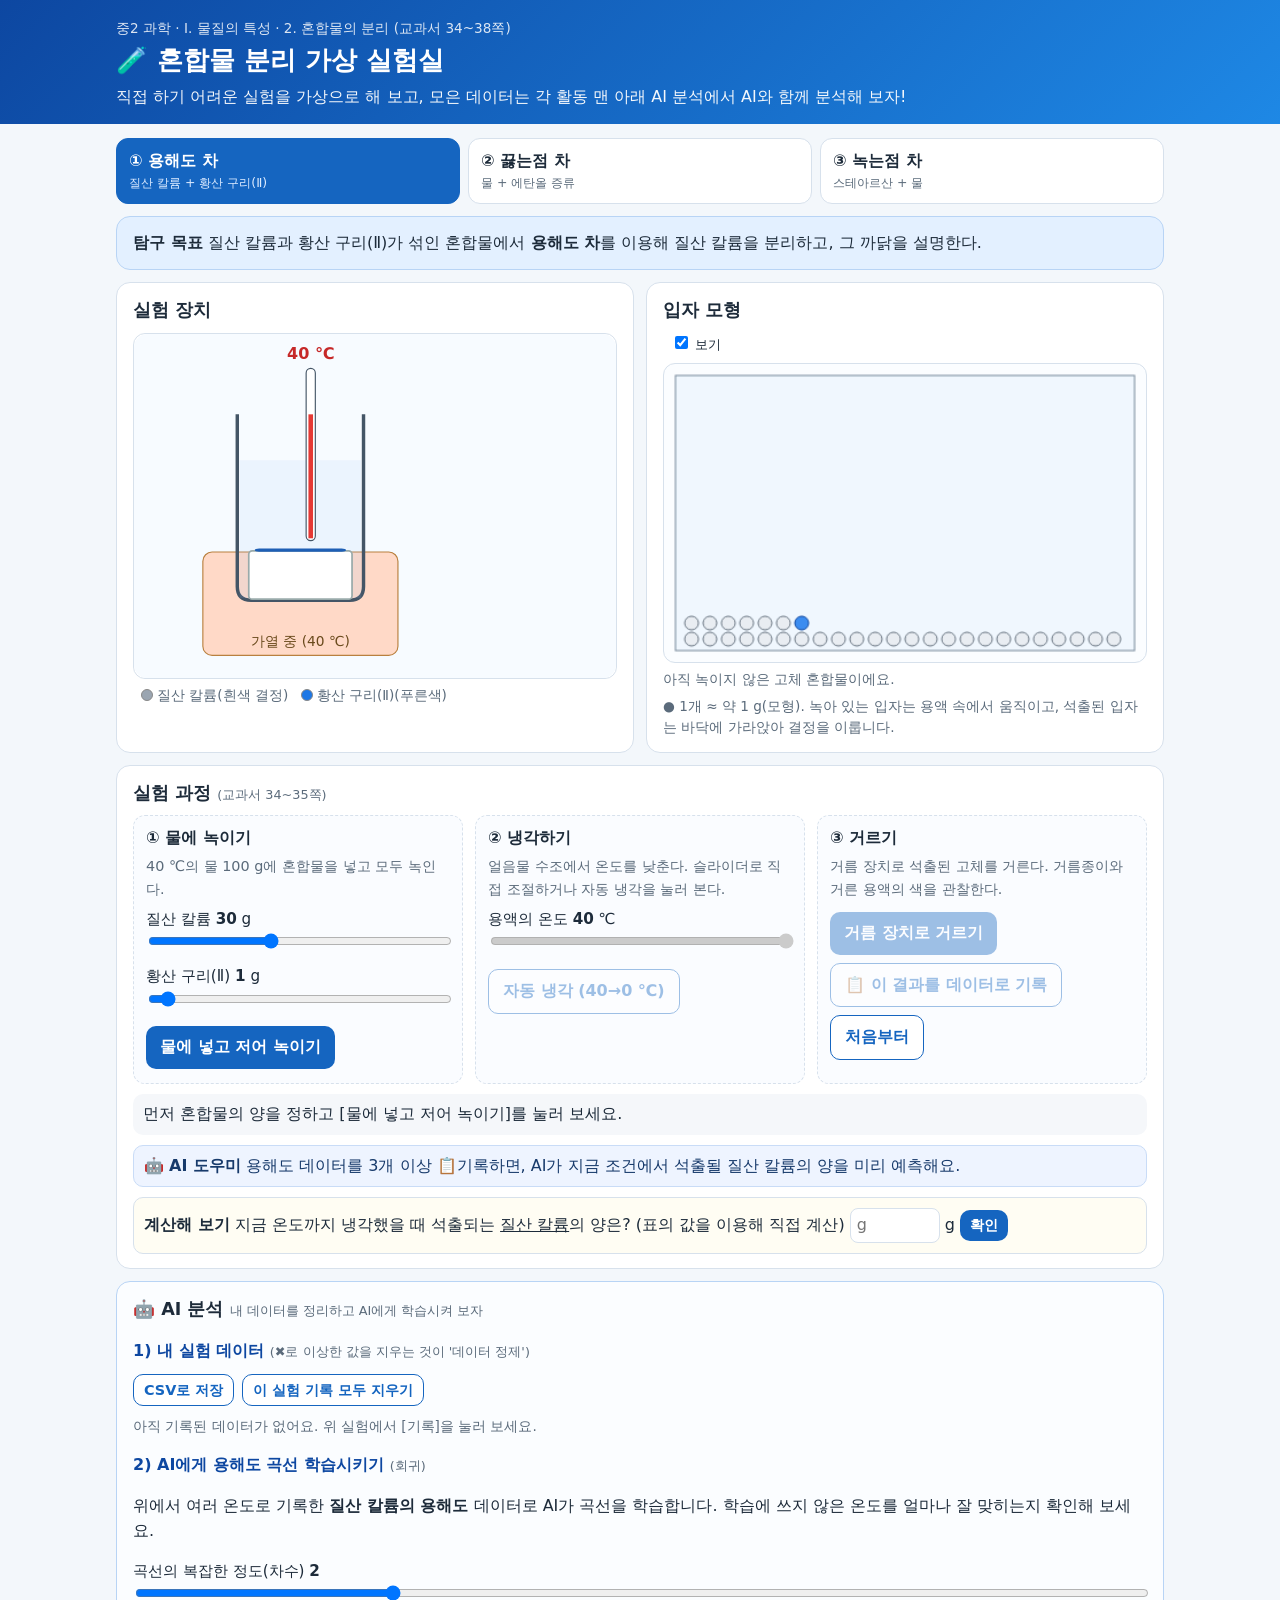
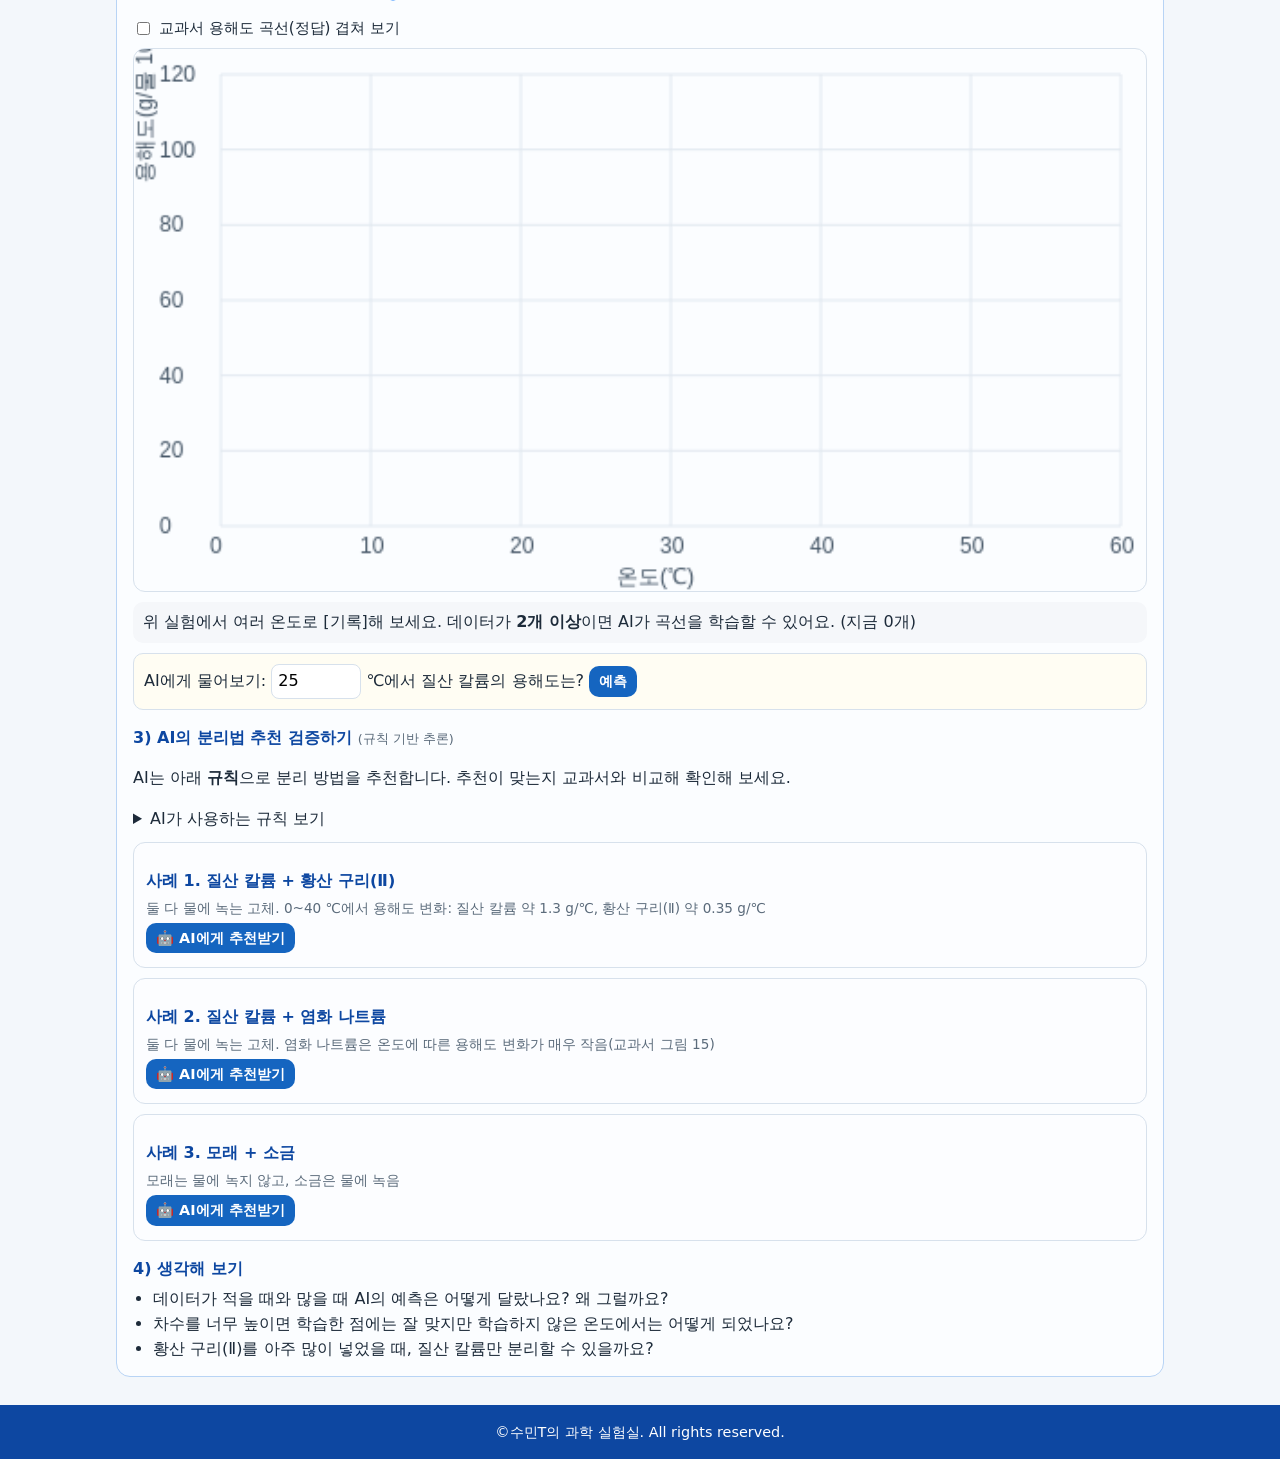
==== index.html @ 0fb55a71 "Add files via upload" ====
<!DOCTYPE html>
<html lang="ko">
<head>
<meta charset="UTF-8">
<meta name="viewport" content="width=device-width, initial-scale=1">
<title>혼합물 분리 가상 실험실 | 수민T의 과학 실험실</title>
<link rel="stylesheet" href="style.css">
</head>
<body>
<header class="top">
  <div class="wrap">
    <p class="crumb">중2 과학 · Ⅰ. 물질의 특성 · 2. 혼합물의 분리 (교과서 34~38쪽)</p>
    <h1>🧪 혼합물 분리 가상 실험실</h1>
    <p class="sub">직접 하기 어려운 실험을 가상으로 해 보고, 모은 데이터는 각 활동 맨 아래 AI 분석에서 AI와 함께 분석해 보자!</p>
  </div>
</header>

<nav class="tabs wrap" role="tablist" aria-label="실험 선택">
  <button class="tab on" data-tab="a" role="tab">① 용해도 차<small>질산 칼륨 + 황산 구리(Ⅱ)</small></button>
  <button class="tab" data-tab="c" role="tab">② 끓는점 차<small>물 + 에탄올 증류</small></button>
  <button class="tab" data-tab="b" role="tab">③ 녹는점 차<small>스테아르산 + 물</small></button>
</nav>

<main class="wrap">

<!-- ================= ① 용해도 차 ================= -->
<section id="tab-a" class="panel on">
  <div class="card goal"><b>탐구 목표</b> 질산 칼륨과 황산 구리(Ⅱ)가 섞인 혼합물에서 <b>용해도 차</b>를 이용해 질산 칼륨을 분리하고, 그 까닭을 설명한다.</div>
  <div class="grid2">
    <div class="card">
      <h2>실험 장치</h2>
      <svg id="a-svg" viewBox="0 0 420 300" class="scene" role="img" aria-label="비커와 거름 장치">
        <rect x="0" y="0" width="420" height="300" fill="#f7fbff" rx="12"/>
        <!-- 수조 -->
        <rect id="a-bath" x="60" y="190" width="170" height="90" rx="8" fill="#ffd9c7" stroke="#b9803f" />
        <text id="a-bathlabel" x="145" y="272" text-anchor="middle" font-size="12" fill="#6a4a1c">가열 중 (40 ℃)</text>
        <!-- 비커 -->
        <path id="a-beaker" d="M90 70 L90 220 Q90 232 102 232 L188 232 Q200 232 200 220 L200 70" fill="none" stroke="#456" stroke-width="3"/>
        <rect id="a-liquid" x="92" y="110" width="106" height="120" fill="rgba(60,130,230,.15)"/>
        <g id="a-crystals"></g>
        <!-- 온도계 -->
        <rect x="150" y="30" width="8" height="150" rx="4" fill="#fff" stroke="#456"/>
        <rect id="a-mercury" x="152" y="100" width="4" height="78" fill="#e53935"/>
        <text id="a-tempnum" x="154" y="22" text-anchor="middle" font-size="14" font-weight="700" fill="#c62828">40 ℃</text>
        <!-- 거름 장치 -->
        <g id="a-filterbox" style="display:none">
          <polygon points="270,60 350,60 322,120 298,120" fill="#e8f4ff" stroke="#456" stroke-width="2"/>
          <path d="M276 66 L324 66 L310 112 L310 112 Z" fill="none"/>
          <rect id="a-residue" x="296" y="102" width="28" height="0" fill="#fff" stroke="#bbb"/>
          <rect x="308" y="120" width="4" height="24" fill="#789"/>
          <path d="M270 150 L270 250 Q270 262 282 262 L338 262 Q350 262 350 250 L350 150" fill="none" stroke="#456" stroke-width="3"/>
          <rect id="a-filtrate" x="272" y="200" width="76" height="60" fill="rgba(60,130,230,.35)"/>
          <text x="310" y="285" text-anchor="middle" font-size="12" fill="#345">거른 용액</text>
          <text x="310" y="50" text-anchor="middle" font-size="12" fill="#345">거름종이</text>
        </g>
      </svg>
      <div class="legend"><span class="dot k"></span>질산 칼륨(흰색 결정) <span class="dot cu"></span>황산 구리(Ⅱ)(푸른색)</div>
    </div>

    <div class="card">
      <h2>입자 모형 <label class="mini"><input type="checkbox" id="a-pm" checked> 보기</label></h2>
      <canvas id="a-canvas" width="420" height="260" class="pcanvas" aria-label="입자 모형"></canvas>
      <p id="a-pmsum" class="hint"></p>
      <p class="hint">● 1개 ≈ 약 1 g(모형). 녹아 있는 입자는 용액 속에서 움직이고, 석출된 입자는 바닥에 가라앉아 결정을 이룹니다.</p>
    </div>
  </div>

  <div class="card">
    <h2>실험 과정 <small>(교과서 34~35쪽)</small></h2>
    <div class="steps">
      <div class="step">
        <h3>① 물에 녹이기</h3>
        <p>40 ℃의 물 100 g에 혼합물을 넣고 모두 녹인다.</p>
        <label>질산 칼륨 <b id="a-kv">30</b> g<input type="range" id="a-k" min="10" max="60" step="5" value="30"></label>
        <label>황산 구리(Ⅱ) <b id="a-cv">1</b> g<input type="range" id="a-cu" min="0" max="25" step="1" value="1"></label>
        <button id="a-dissolve" class="btn">물에 넣고 저어 녹이기</button>
      </div>
      <div class="step">
        <h3>② 냉각하기</h3>
        <p>얼음물 수조에서 온도를 낮춘다. 슬라이더로 직접 조절하거나 자동 냉각을 눌러 본다.</p>
        <label>용액의 온도 <b id="a-tv">40</b> ℃<input type="range" id="a-temp" min="0" max="40" step="1" value="40" disabled></label>
        <button id="a-auto" class="btn ghost" disabled>자동 냉각 (40→0 ℃)</button>
      </div>
      <div class="step">
        <h3>③ 거르기</h3>
        <p>거름 장치로 석출된 고체를 거른다. 거름종이와 거른 용액의 색을 관찰한다.</p>
        <button id="a-filter" class="btn" disabled>거름 장치로 거르기</button>
        <button id="a-record" class="btn ghost" disabled>📋 이 결과를 데이터로 기록</button>
        <button id="a-reset" class="btn ghost">처음부터</button>
      </div>
    </div>
    <div id="a-msg" class="msg"></div>
    <div id="a-ai" class="msg ai"></div>
    <div id="a-table"></div>
    <div class="check">
      <b>계산해 보기</b> 지금 온도까지 냉각했을 때 석출되는 <u>질산 칼륨</u>의 양은? (표의 값을 이용해 직접 계산)
      <input type="number" id="a-ans" step="0.1" placeholder="g"> g <button id="a-check" class="btn small">확인</button>
      <span id="a-fb"></span>
    </div>
  </div>

  <div class="card ai-card">
    <h2>🤖 AI 분석 <small>내 데이터를 정리하고 AI에게 학습시켜 보자</small></h2>
    <h3>1) 내 실험 데이터 <small>(✖로 이상한 값을 지우는 것이 '데이터 정제')</small></h3>
    <div class="btnrow"><button id="ai-csv-A" class="btn ghost small">CSV로 저장</button><button id="ai-clear-A" class="btn ghost small">이 실험 기록 모두 지우기</button></div>
    <div id="ai-table-A" class="tablewrap"></div>
    <h3>2) AI에게 용해도 곡선 학습시키기 <small>(회귀)</small></h3>
    <p>위에서 여러 온도로 기록한 <b>질산 칼륨의 용해도</b> 데이터로 AI가 곡선을 학습합니다. 학습에 쓰지 않은 온도를 얼마나 잘 맞히는지 확인해 보세요.</p>
    <label>곡선의 복잡한 정도(차수) <b id="ai-degv">2</b><input type="range" id="ai-deg" min="1" max="5" step="1" value="2"></label>
    <label class="inline"><input type="checkbox" id="ai-truth"> 교과서 용해도 곡선(정답) 겹쳐 보기</label>
    <canvas id="ai-canvas" width="560" height="300" class="gcanvas" aria-label="용해도 곡선 학습"></canvas>
    <div id="ai-reg" class="msg"></div>
    <div class="check">AI에게 물어보기: <input type="number" id="ai-q" value="25" min="0" max="60"> ℃에서 질산 칼륨의 용해도는? <button id="ai-ask" class="btn small">예측</button> <span id="ai-pred"></span></div>
    <h3>3) AI의 분리법 추천 검증하기 <small>(규칙 기반 추론)</small></h3>
    <p>AI는 아래 <b>규칙</b>으로 분리 방법을 추천합니다. 추천이 맞는지 교과서와 비교해 확인해 보세요.</p>
    <details><summary>AI가 사용하는 규칙 보기</summary><ol class="rules ai-rules"></ol></details>
    <div id="ai-cases-A" class="ai-cases"></div>
    <h3>4) 생각해 보기</h3>
    <ul class="q">
      <li>데이터가 적을 때와 많을 때 AI의 예측은 어떻게 달랐나요? 왜 그럴까요?</li>
      <li>차수를 너무 높이면 학습한 점에는 잘 맞지만 학습하지 않은 온도에서는 어떻게 되었나요?</li>
      <li>황산 구리(Ⅱ)를 아주 많이 넣었을 때, 질산 칼륨만 분리할 수 있을까요?</li>
    </ul>
  </div>
</section>

<!-- ================= ② 끓는점 차 ================= -->
<section id="tab-c" class="panel">
  <div class="card goal"><b>탐구 목표</b> 물과 에탄올 혼합물을 <b>증류</b>하여 <b>끓는점 차</b>로 분리되는 과정을 가열 곡선과 증류액의 성분으로 설명한다.</div>
  <div class="card">
    <h2>증류 장치 <small>(교과서 36~37쪽 그림 17)</small></h2>
    <svg id="c-svg" viewBox="0 0 760 350" class="scene" role="img" aria-label="증류 장치">
      <rect x="0" y="0" width="760" height="350" fill="#f7fbff" rx="12"/>
      <!-- 가열 장치 -->
      <rect x="60" y="270" width="150" height="26" rx="6" fill="#555"/>
      <rect id="c-heat" x="70" y="262" width="130" height="8" rx="3" fill="#444"/>
      <!-- 플라스크 -->
      <clipPath id="c-clip"><path d="M110 120 L110 150 L65 230 Q50 262 90 262 L180 262 Q220 262 205 230 L160 150 L160 120 Z"/></clipPath>
      <rect id="c-liq" x="40" y="200" width="200" height="70" fill="rgba(120,170,230,.45)" clip-path="url(#c-clip)"/>
      <g id="c-bubbles" clip-path="url(#c-clip)"></g>
      <path d="M110 120 L110 150 L65 230 Q50 262 90 262 L180 262 Q220 262 205 230 L160 150 L160 120" fill="none" stroke="#456" stroke-width="3"/>
      <rect id="c-chipdots" x="125" y="245" width="0" height="0"/>
      <g id="c-chips"><circle cx="105" cy="250" r="4" fill="#8d6e63"/><circle cx="118" cy="254" r="3.5" fill="#8d6e63"/><circle cx="160" cy="252" r="4" fill="#8d6e63"/></g>
      <!-- 마개와 온도계 -->
      <rect x="104" y="108" width="62" height="14" rx="3" fill="#a1887f"/>
      <rect x="130" y="40" width="8" height="150" rx="4" fill="#fff" stroke="#456"/>
      <rect id="c-merc" x="132" y="170" width="4" height="18" fill="#e53935"/>
      <text id="c-tnum" x="134" y="30" text-anchor="middle" font-size="16" font-weight="700" fill="#c62828">20.0 ℃</text>
      <!-- 연결관 + 냉각기 -->
      <path d="M166 112 L330 112 L560 205" fill="none" stroke="#678" stroke-width="10" stroke-linecap="round"/>
      <path d="M330 112 L560 205" fill="none" stroke="#9ec9ff" stroke-width="22" stroke-linecap="round" opacity=".0" id="c-jacket"/>
      <path d="M166 112 L330 112 L560 205" fill="none" stroke="#e8f4ff" stroke-width="4" stroke-linecap="round"/>
      <text id="c-coollabel" x="470" y="125" font-size="13" fill="#2a6fb0">냉각수 ON ❄</text>
      <!-- 증기 방울 -->
      <g id="c-vapor" opacity="0"><circle cx="190" cy="108" r="3" fill="#90a4ae"/><circle cx="240" cy="112" r="3" fill="#90a4ae"/><circle cx="300" cy="112" r="3" fill="#90a4ae"/></g>
      <!-- 시험관 걸이 -->
      <g id="c-rack"></g>
      <text x="560" y="342" text-anchor="middle" font-size="12" fill="#456">시험관 (증류액을 차례로 받는다)</text>
    </svg>
  </div>

  <div class="grid2">
    <div class="card">
      <h2>실험 조건</h2>
      <label>에탄올 <b id="c-ev">20</b> mL<input type="range" id="c-e" min="5" max="30" step="5" value="20"></label>
      <label>물 <b id="c-wv">20</b> mL<input type="range" id="c-w" min="10" max="50" step="10" value="20"></label>
      <label>가열 세기
        <select id="c-power"><option value="60">약</option><option value="100" selected>중</option><option value="150">강</option></select></label>
      <label>속도
        <select id="c-speed"><option value="20">×20</option><option value="60" selected>×60</option><option value="120">×120</option></select></label>
      <label>시험관 자동 교체
        <select id="c-auto"><option value="0">직접 바꿈</option><option value="5" selected>5 mL마다</option><option value="3">3 mL마다</option></select></label>
      <label class="inline"><input type="checkbox" id="c-chip" checked> 끓임쪽 넣기 <small>(돌비 방지)</small></label>
      <label class="inline"><input type="checkbox" id="c-cool" checked> 냉각수 흘려 주기</label>
      <div class="btnrow">
        <button id="c-start" class="btn">▶ 가열 시작</button>
        <button id="c-tube" class="btn ghost" disabled>시험관 바꾸기</button>
        <button id="c-reset" class="btn ghost">처음부터</button>
      </div>
      <p id="c-info" class="hint"></p>
    </div>
    <div class="card">
      <h2>가열 곡선 <small>(온도계 ↔ 가열 시간)</small></h2>
      <canvas id="c-graph" width="520" height="280" class="gcanvas" aria-label="가열 곡선"></canvas>
      <div class="btnrow"><button id="c-seg" class="btn ghost" disabled>🤖 AI로 구간 나누기</button></div>
      <div id="c-segout" class="hint"></div>
    </div>
  </div>

  <div class="card">
    <h2>증류액 분석 <small>(시험관 번호 순서 = 끓어 나온 순서)</small></h2>
    <div id="c-tubes"></div>
    <p class="hint">부피는 에탄올과 물 부피의 합으로 계산한 값입니다(실제 용액은 섞일 때 부피가 조금 줄어듭니다). '불꽃 확인'은 대략적인 경향만 나타냅니다.</p>
  </div>

  <div class="card ai-card">
    <h2>🤖 AI 분석 <small>내 데이터를 정리하고 AI에게 학습시켜 보자</small></h2>
    <h3>1) 내 실험 데이터 <small>(✖로 이상한 값을 지우는 것이 '데이터 정제')</small></h3>
    <div class="btnrow"><button id="ai-csv-C" class="btn ghost small">CSV로 저장</button><button id="ai-clear-C" class="btn ghost small">이 실험 기록 모두 지우기</button></div>
    <div id="ai-table-C" class="tablewrap"></div>
    <h3>2) AI의 분리법 추천 검증하기 <small>(규칙 기반 추론)</small></h3>
    <p>AI는 아래 <b>규칙</b>으로 분리 방법을 추천합니다. 추천이 맞는지 교과서와 비교해 확인해 보세요.</p>
    <details><summary>AI가 사용하는 규칙 보기</summary><ol class="rules ai-rules"></ol></details>
    <div id="ai-cases-C" class="ai-cases"></div>
    <h3>3) 생각해 보기</h3>
    <ul class="q">
      <li>AI가 "증류로 분리할 수 있다"고 답했을 때, 그 설명만 믿어도 될까요? 시험관 1번의 에탄올 비율로 확인해 보세요.</li>
      <li>AI가 가열 곡선을 나눈 구간은 교과서 그림 17의 구간과 어떻게 같고 다른가요?</li>
      <li>가상 실험(시뮬레이션)과 실제 실험의 결과가 다를 수 있는 까닭은 무엇일까요?</li>
    </ul>
  </div>
</section>

<!-- ================= ③ 녹는점 차 ================= -->
<section id="tab-b" class="panel">
  <div class="card goal"><b>탐구 목표</b> <b>녹는점 차</b>를 이용하여 물과 스테아르산의 혼합물을 분리하는 과정을 관찰하고 설명한다. <small>(교과서 38쪽 [탐구] 녹는점 차로 혼합물 분리하기)</small></div>
  <div class="grid2">
    <div class="card">
      <h2>실험 장치</h2>
      <svg id="b-svg" viewBox="0 0 420 320" class="scene" role="img" aria-label="비커와 시험관">
        <rect x="0" y="0" width="420" height="320" fill="#f7fbff" rx="12"/>
        <path d="M110 80 L110 270 Q110 284 124 284 L250 284 Q264 284 264 270 L264 80" fill="none" stroke="#456" stroke-width="3"/>
        <rect id="b-water" x="112" y="130" width="150" height="152" fill="rgba(110,170,240,.35)"/>
        <rect id="b-oil" x="112" y="130" width="150" height="0" fill="rgba(255,235,150,.8)"/>
        <g id="b-flakes"></g>
        <text id="b-temp" x="187" y="104" text-anchor="middle" font-size="16" font-weight="700" fill="#c62828">물 75 ℃</text>
        <!-- 시험관 -->
        <g id="b-tube" style="transition:transform 1.2s ease; transform:translateY(-70px)">
          <path d="M300 60 L300 190 Q300 206 316 206 Q332 206 332 190 L332 60" fill="rgba(180,215,255,.55)" stroke="#456" stroke-width="3"/>
          <rect id="b-film" x="301" y="160" width="30" height="0" fill="#fff" stroke="#ddd" rx="6"/>
          </g>
        <text x="316" y="22" text-anchor="middle" font-size="12" fill="#2a6fb0" id="b-tubelabel">시험관 물 5 ℃</text>
        <path d="M110 40 L134 40" stroke="none"/>
      </svg>
    </div>
    <div class="card">
      <h2>안전 점검 <small>(뜨거운 물 사용!)</small></h2>
      <label class="inline"><input type="checkbox" class="ppe"> 보안경 착용</label>
      <label class="inline"><input type="checkbox" class="ppe"> 내열장갑 착용</label>
      <label class="inline"><input type="checkbox" class="ppe"> 실험복 착용</label>
      <label class="inline"><input type="checkbox" class="unsafe"> 맨손으로 뜨거운 비커 잡기 <b>(하면 안 됨)</b> — 체크하지 않는다</label>
      <h2>실험 조건</h2>
      <p class="hint">교과서: 약 75 ℃의 뜨거운 물 50 mL + 스테아르산 0.5 g, 약 5 ℃의 찬물이 든 시험관</p>
      <label>비커 속 물의 온도 <b id="b-tv">75</b> ℃<input type="range" id="b-T" min="20" max="95" step="1" value="75"></label>
      <label>시험관 속 물의 온도
        <select id="b-tubeT"><option value="5" selected>5 ℃ (찬물, 교과서)</option><option value="25">25 ℃</option><option value="50">50 ℃</option><option value="80">80 ℃</option></select></label>
      <div class="btnrow">
        <button id="b-mix" class="btn">① 스테아르산 넣고 젓기</button>
        <button id="b-dip" class="btn" disabled>② 시험관 담갔다 빼기</button>
        <button id="b-record" class="btn ghost" disabled>📋 기록</button>
      </div>
      <div id="b-msg" class="msg"></div>
      <div id="b-ai" class="msg ai"></div>
    </div>
  </div>
  <div class="card">
    <h2>정리 질문 <small>(교과서 38쪽)</small></h2>
    <ol class="q">
      <li>과정 ③에서 시험관 표면에 묻은 물질은 무엇이고, 왜 그렇게 생각하는가?</li>
      <li>시험관을 혼합물에 담그기 전과 후의 변화로 알 수 있는 것은?</li>
    </ol>
    <p class="hint">물 온도를 바꿔 가며 여러 번 실험하고 기록하면, 맨 아래 AI 분석에서 AI가 스테아르산이 녹는 온도의 경계를 학습합니다.</p>
  </div>

  <div class="card ai-card">
    <h2>🤖 AI 분석 <small>내 데이터를 정리하고 AI에게 학습시켜 보자</small></h2>
    <h3>1) 내 실험 데이터 <small>(✖로 이상한 값을 지우는 것이 '데이터 정제')</small></h3>
    <div class="btnrow"><button id="ai-csv-B" class="btn ghost small">CSV로 저장</button><button id="ai-clear-B" class="btn ghost small">이 실험 기록 모두 지우기</button></div>
    <div id="ai-table-B" class="tablewrap"></div>
    <h3>2) AI에게 스테아르산의 상태 경계 학습시키기 <small>(분류)</small></h3>
    <p>위에서 기록한 '물 온도 - 녹았는가?' 데이터로 AI가 <b>녹기 시작하는 온도의 경계</b>를 학습합니다.</p>
    <canvas id="ai-canvas2" width="560" height="120" class="gcanvas" aria-label="상태 경계"></canvas>
    <div id="ai-cls" class="msg"></div>
    <div class="check">AI에게 물어보기: 물 온도가 <input type="number" id="ai-q2" value="66" min="20" max="95"> ℃일 때 스테아르산은? <button id="ai-ask2" class="btn small">예측</button> <span id="ai-pred2"></span></div>
    <h3>3) AI의 분리법 추천 검증하기 <small>(규칙 기반 추론)</small></h3>
    <p>AI는 아래 <b>규칙</b>으로 분리 방법을 추천합니다. 추천이 맞는지 교과서와 비교해 확인해 보세요.</p>
    <details><summary>AI가 사용하는 규칙 보기</summary><ol class="rules ai-rules"></ol></details>
    <div id="ai-cases-B" class="ai-cases"></div>
    <h3>4) 생각해 보기</h3>
    <ul class="q">
      <li>데이터를 더 모으면 AI가 확신하는 구간(노란 구간)은 어떻게 달라지나요?</li>
      <li>시험관 속 물이 뜨거울 때(80 ℃)는 왜 스테아르산이 붙지 않았나요?</li>
      <li>AI가 답하지 못한 사례가 있다면, AI의 규칙에 무엇을 더 넣으면 좋을까요?</li>
    </ul>
  </div>
</section>



</main>

<footer class="foot">©수민T의 과학 실험실. All rights reserved.</footer>

<script src="core.js"></script>
<script src="app.js"></script>
</body>
</html>
---- style.css ----
:root{
  --bg:#f3f7fb; --card:#fff; --ink:#1d2b3a; --mute:#5b6b7b; --line:#d7e1ec;
  --pri:#1565c0; --pri2:#e3f0ff; --ok:#2e7d32; --warn:#c62828; --k:#9aa5b1; --cu:#1e78e6;
}
*{box-sizing:border-box}
html{font-size:16px}
body{margin:0;background:var(--bg);color:var(--ink);font-family:"Pretendard","Noto Sans KR","Malgun Gothic",system-ui,sans-serif;line-height:1.55}
.wrap{max-width:1080px;margin:0 auto;padding:0 16px}
.top{background:linear-gradient(135deg,#0d47a1,#1e88e5);color:#fff;padding:18px 0 14px}
.top h1{margin:2px 0 4px;font-size:1.6rem}
.crumb{margin:0;font-size:.85rem;opacity:.85}
.sub{margin:0;opacity:.95}
.tabs{display:flex;gap:8px;margin-top:14px;margin-bottom:10px;flex-wrap:wrap}
.tab{flex:1 1 180px;border:1px solid var(--line);background:#fff;border-radius:12px;padding:10px 12px;text-align:left;font:inherit;font-weight:700;cursor:pointer;color:var(--ink)}
.tab small{display:block;font-weight:400;color:var(--mute);font-size:.78rem}
.tab.on{background:var(--pri);color:#fff;border-color:var(--pri)}
.tab.on small{color:#dcebff}
.panel{display:none}.panel.on{display:block}
.card{background:var(--card);border:1px solid var(--line);border-radius:14px;padding:14px 16px;margin:12px 0}
.card h2{margin:0 0 8px;font-size:1.1rem}
.card h2 small{font-weight:400;color:var(--mute);font-size:.8rem}
.goal{background:var(--pri2);border-color:#b8d4f5}
.grid2{display:grid;grid-template-columns:1fr 1fr;gap:12px}
.grid2 .card{margin:0}
.grid2{margin:12px 0}
@media(max-width:820px){.grid2{grid-template-columns:1fr}}
.scene{width:100%;height:auto;display:block;border:1px solid var(--line);border-radius:12px}
.pcanvas,.gcanvas{width:100%;height:auto;display:block;border:1px solid var(--line);border-radius:12px;background:#fbfdff}
.steps{display:grid;grid-template-columns:repeat(3,1fr);gap:12px}
@media(max-width:820px){.steps{grid-template-columns:1fr}}
.step{border:1px dashed var(--line);border-radius:12px;padding:10px 12px;background:#fafcff}
.step h3{margin:0 0 4px;font-size:1rem}
.step p{margin:0 0 8px;color:var(--mute);font-size:.9rem}
label{display:block;margin:8px 0;font-size:.95rem}
label.inline{display:flex;gap:6px;align-items:center}
label.mini{font-size:.8rem;font-weight:400;margin-left:8px}
input[type=range]{width:100%}
input[type=number],select{font:inherit;padding:4px 6px;border:1px solid var(--line);border-radius:8px}
input[type=number]{width:90px}
.btn{font:inherit;font-weight:700;border:0;background:var(--pri);color:#fff;padding:9px 14px;border-radius:10px;cursor:pointer;margin:4px 4px 4px 0}
.btn.ghost{background:#fff;color:var(--pri);border:1px solid var(--pri)}
.btn.small{padding:4px 10px;font-size:.9rem}
.btn:disabled{opacity:.4;cursor:not-allowed}
.btnrow{display:flex;flex-wrap:wrap;gap:4px;margin-top:6px}
.msg{margin:10px 0 0;padding:8px 10px;border-radius:10px;background:#f5f7fa;min-height:0}
.msg:empty{display:none}
.msg.warn{background:#fdecea;color:#8a1c1c}
.msg.ok{background:#e8f5e9;color:#1b5e20}
.hint{color:var(--mute);font-size:.85rem;margin:6px 0 0}
.check{margin-top:10px;padding:8px 10px;border:1px solid var(--line);border-radius:10px;background:#fffdf3}
.legend{margin-top:6px;font-size:.85rem;color:var(--mute)}
.dot{display:inline-block;width:12px;height:12px;border-radius:50%;margin:0 4px -1px 8px;border:1px solid #888}
.dot.k{background:var(--k)}.dot.cu{background:var(--cu)}
table{border-collapse:collapse;width:100%;font-size:.9rem;margin-top:8px}
th,td{border:1px solid var(--line);padding:5px 8px;text-align:center}
th{background:#eef4fb}
.tablewrap{overflow-x:auto;max-height:320px;overflow-y:auto}
.q{margin:6px 0 0;padding-left:20px}
.rules li{margin:3px 0}
.case{border:1px solid var(--line);border-radius:12px;padding:10px 12px;margin:10px 0;background:#fcfdff}
.case h3{margin:0 0 4px;font-size:1rem}
.case .ai{background:#eef4ff;border-radius:8px;padding:6px 8px;margin:6px 0}
.case .why{font-size:.85rem;color:var(--mute)}
.tube{display:inline-block;border:1px solid var(--line);border-radius:10px;padding:6px 8px;margin:4px;min-width:150px;vertical-align:top;background:#fbfdff}
.flame{margin-top:4px;font-size:.85rem}
.foot{margin:28px 0 0;padding:16px;text-align:center;color:#fff;background:#0d47a1;font-size:.9rem}
@keyframes rise{0%{transform:translateY(0);opacity:.0}20%{opacity:.9}100%{transform:translateY(-40px);opacity:0}}
.bub{animation:rise 1.1s linear infinite}

.msg.ai{background:#eef4ff;border:1px solid #c9dcf7;color:#173a6b}
.ai-card h3{margin:16px 0 4px;font-size:1rem;color:#0d47a1}
.ai-card h3 small{font-weight:400;color:var(--mute);font-size:.8rem}
.ai-card{border-color:#b8d4f5;background:#fbfdff}
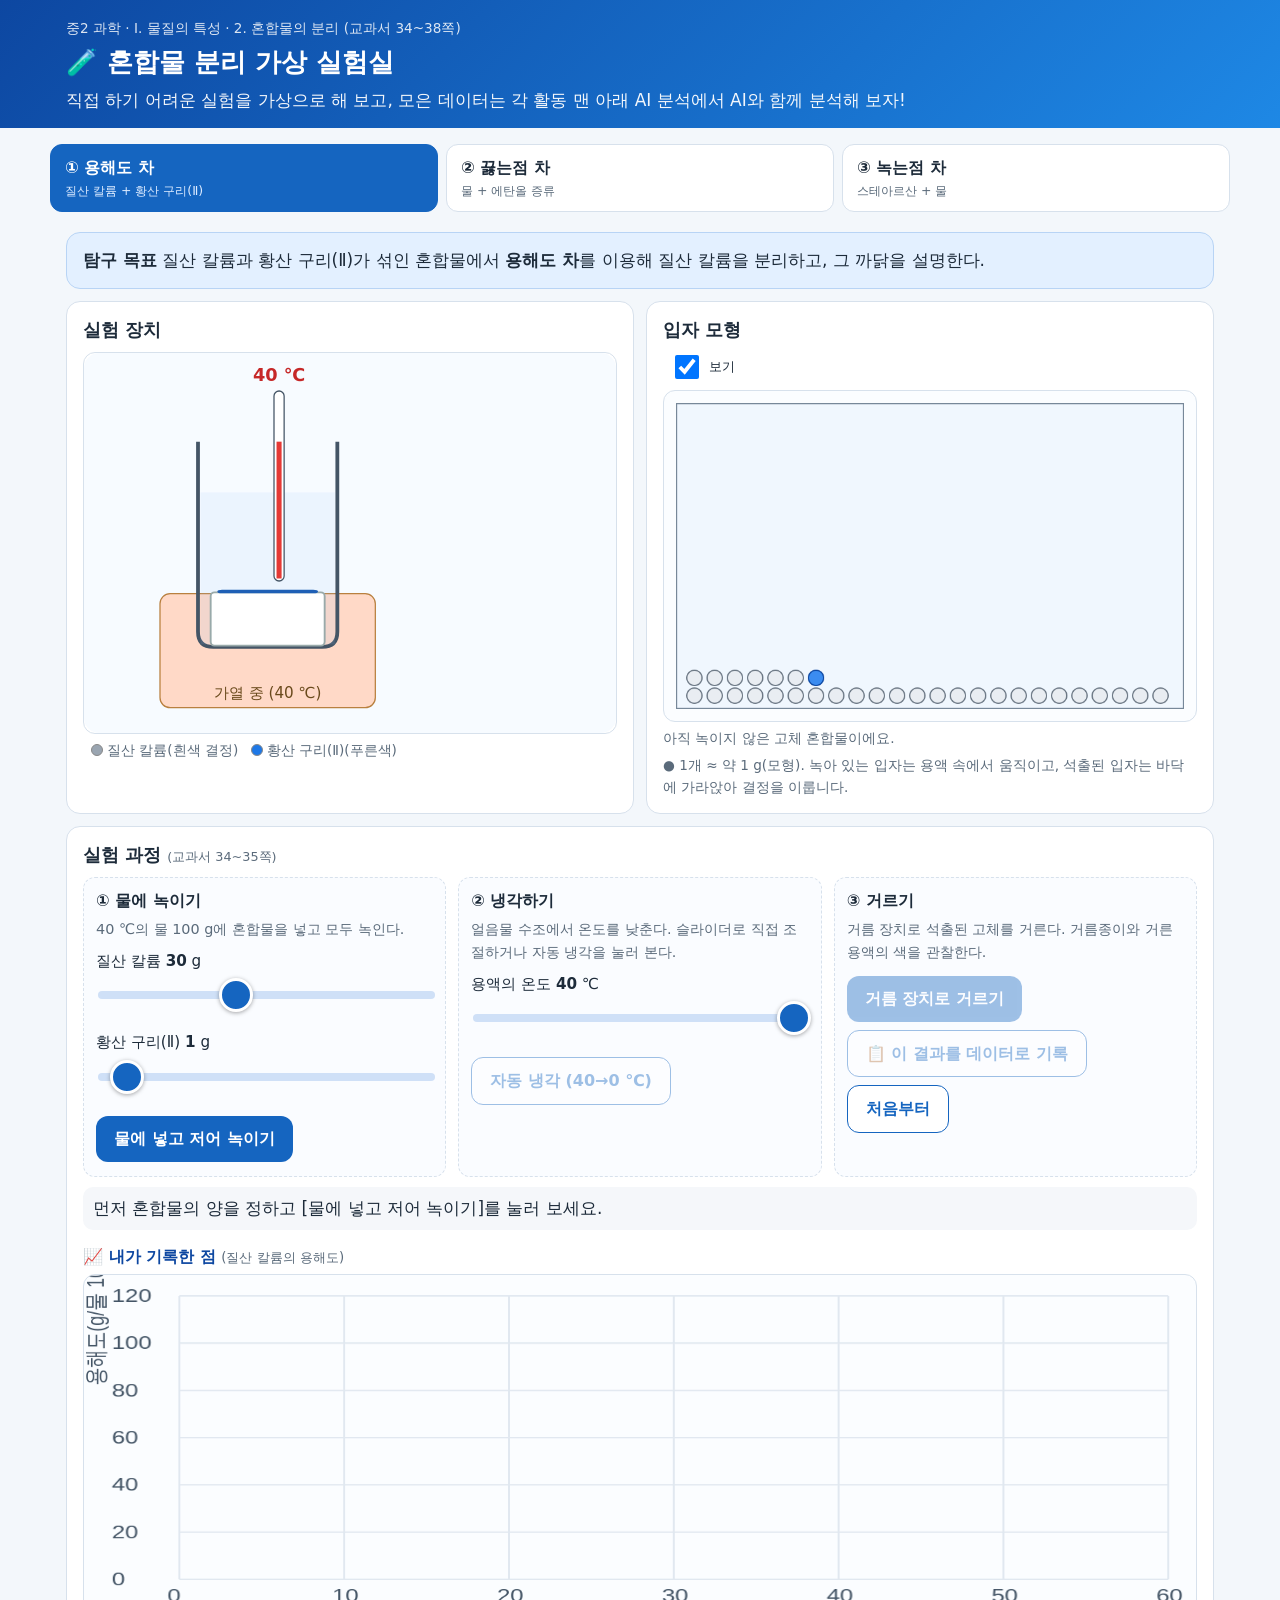
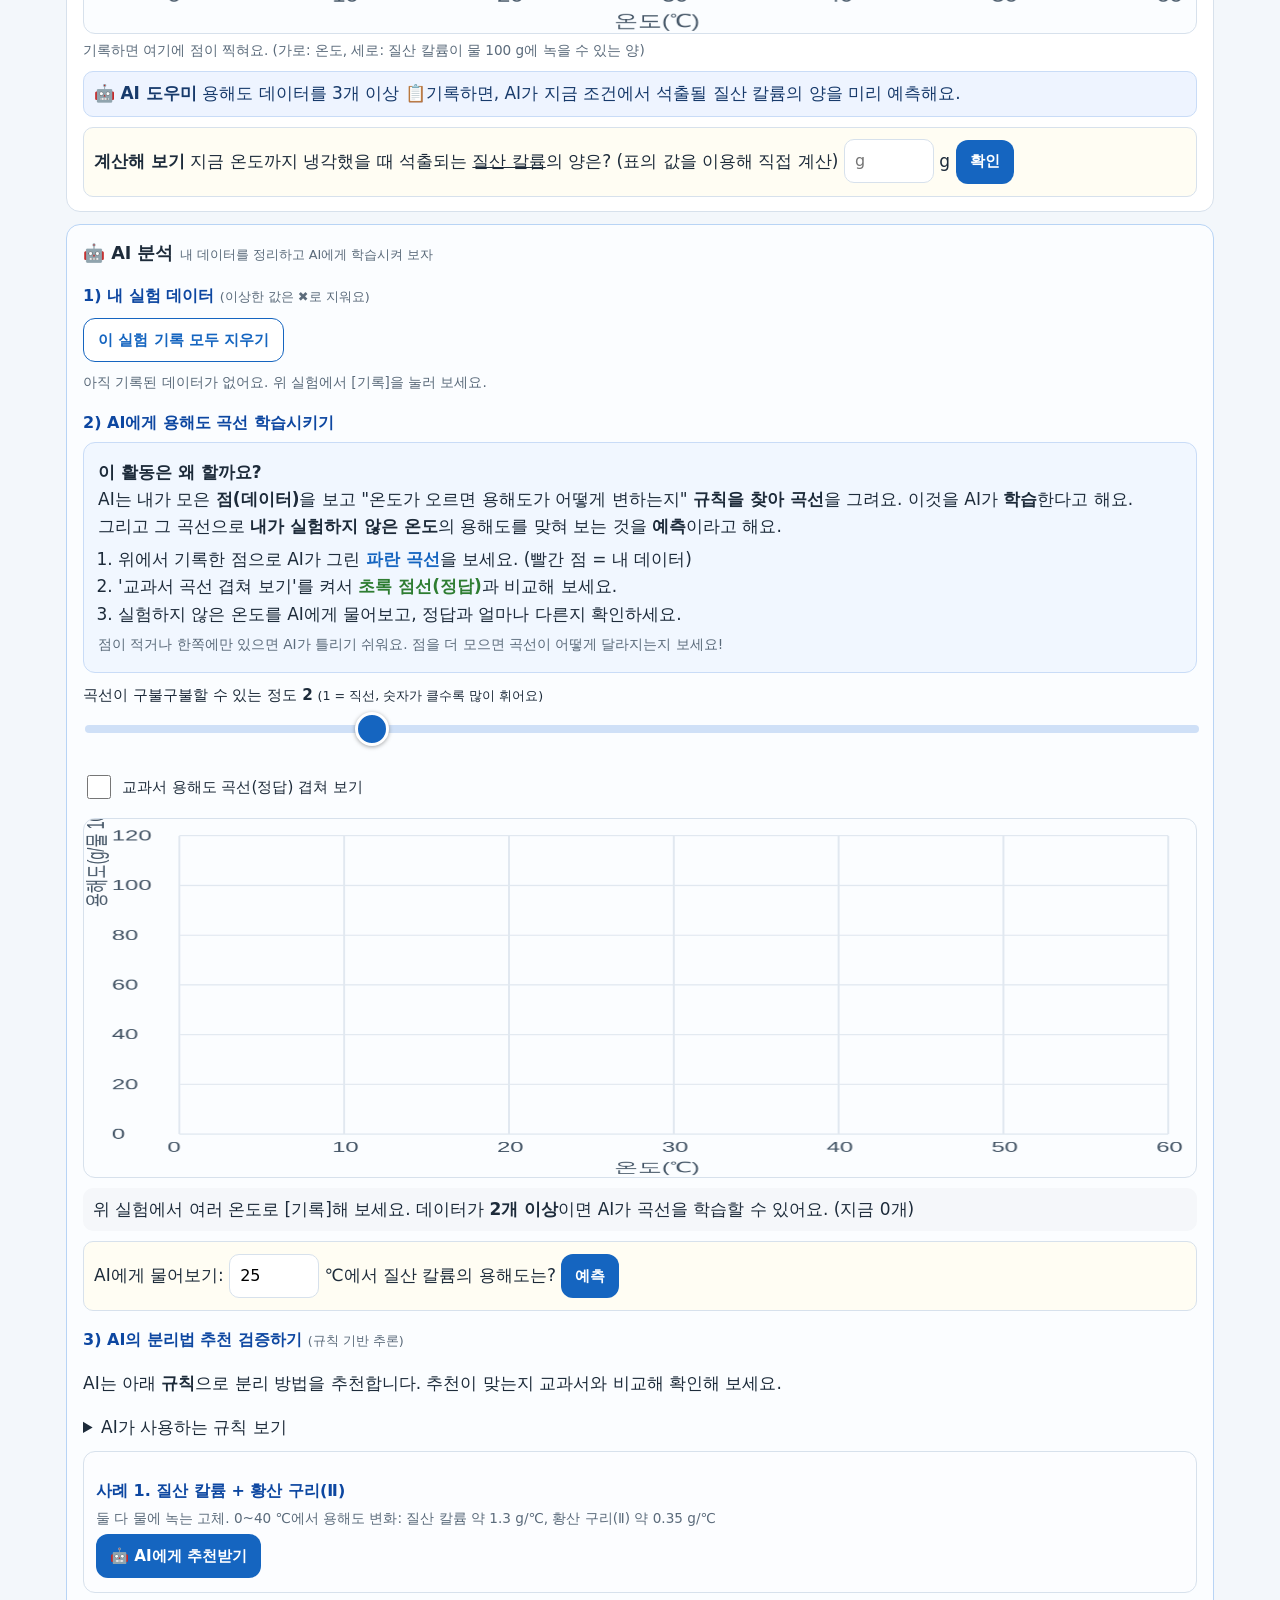
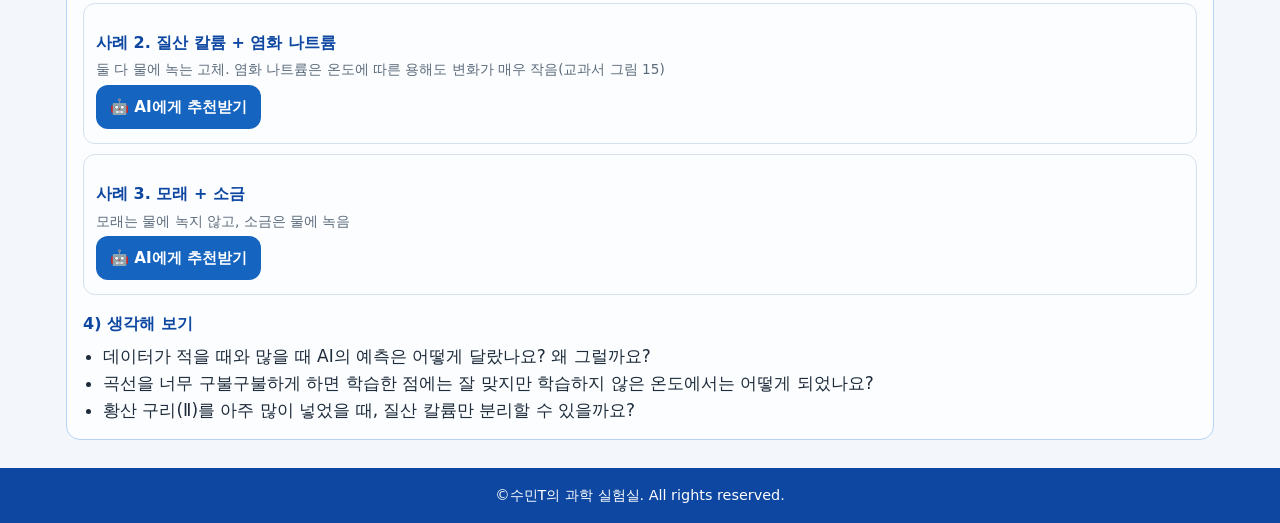
==== commit a77a724e: "Add files via upload" ====
--- a/index.html
+++ b/index.html
@@ -4,7 +4,7 @@
 <meta charset="UTF-8">
 <meta name="viewport" content="width=device-width, initial-scale=1">
 <title>혼합물 분리 가상 실험실 | 수민T의 과학 실험실</title>
-<link rel="stylesheet" href="style.css">
+<link rel="stylesheet" href="style.css?v=3">
 </head>
 <body>
 <header class="top">
@@ -90,6 +90,9 @@
       </div>
     </div>
     <div id="a-msg" class="msg"></div>
+    <h3 class="minih">📈 내가 기록한 점 <small>(질산 칼륨의 용해도)</small></h3>
+    <canvas id="a-mini" width="560" height="240" class="gcanvas" aria-label="내가 기록한 용해도 점"></canvas>
+    <p id="a-minimsg" class="hint"></p>
     <div id="a-ai" class="msg ai"></div>
     <div id="a-table"></div>
     <div class="check">
@@ -101,12 +104,22 @@
 
   <div class="card ai-card">
     <h2>🤖 AI 분석 <small>내 데이터를 정리하고 AI에게 학습시켜 보자</small></h2>
-    <h3>1) 내 실험 데이터 <small>(✖로 이상한 값을 지우는 것이 '데이터 정제')</small></h3>
-    <div class="btnrow"><button id="ai-csv-A" class="btn ghost small">CSV로 저장</button><button id="ai-clear-A" class="btn ghost small">이 실험 기록 모두 지우기</button></div>
+    <h3>1) 내 실험 데이터 <small>(이상한 값은 ✖로 지워요)</small></h3>
+    <div class="btnrow"><button id="ai-clear-A" class="btn ghost small">이 실험 기록 모두 지우기</button></div>
     <div id="ai-table-A" class="tablewrap"></div>
-    <h3>2) AI에게 용해도 곡선 학습시키기 <small>(회귀)</small></h3>
-    <p>위에서 여러 온도로 기록한 <b>질산 칼륨의 용해도</b> 데이터로 AI가 곡선을 학습합니다. 학습에 쓰지 않은 온도를 얼마나 잘 맞히는지 확인해 보세요.</p>
-    <label>곡선의 복잡한 정도(차수) <b id="ai-degv">2</b><input type="range" id="ai-deg" min="1" max="5" step="1" value="2"></label>
+    <h3>2) AI에게 용해도 곡선 학습시키기</h3>
+    <div class="explain">
+      <p><b>이 활동은 왜 할까요?</b><br>
+      AI는 내가 모은 <b>점(데이터)</b>을 보고 "온도가 오르면 용해도가 어떻게 변하는지" <b>규칙을 찾아 곡선</b>을 그려요. 이것을 AI가 <b>학습</b>한다고 해요.<br>
+      그리고 그 곡선으로 <b>내가 실험하지 않은 온도</b>의 용해도를 맞혀 보는 것을 <b>예측</b>이라고 해요.</p>
+      <ol>
+        <li>위에서 기록한 점으로 AI가 그린 <b style="color:#1565c0">파란 곡선</b>을 보세요. (빨간 점 = 내 데이터)</li>
+        <li>'교과서 곡선 겹쳐 보기'를 켜서 <b style="color:#2e7d32">초록 점선(정답)</b>과 비교해 보세요.</li>
+        <li>실험하지 않은 온도를 AI에게 물어보고, 정답과 얼마나 다른지 확인하세요.</li>
+      </ol>
+      <p class="hint">점이 적거나 한쪽에만 있으면 AI가 틀리기 쉬워요. 점을 더 모으면 곡선이 어떻게 달라지는지 보세요!</p>
+    </div>
+    <label>곡선이 구불구불할 수 있는 정도 <b id="ai-degv">2</b> <small>(1 = 직선, 숫자가 클수록 많이 휘어요)</small><input type="range" id="ai-deg" min="1" max="5" step="1" value="2"></label>
     <label class="inline"><input type="checkbox" id="ai-truth"> 교과서 용해도 곡선(정답) 겹쳐 보기</label>
     <canvas id="ai-canvas" width="560" height="300" class="gcanvas" aria-label="용해도 곡선 학습"></canvas>
     <div id="ai-reg" class="msg"></div>
@@ -118,7 +131,7 @@
     <h3>4) 생각해 보기</h3>
     <ul class="q">
       <li>데이터가 적을 때와 많을 때 AI의 예측은 어떻게 달랐나요? 왜 그럴까요?</li>
-      <li>차수를 너무 높이면 학습한 점에는 잘 맞지만 학습하지 않은 온도에서는 어떻게 되었나요?</li>
+      <li>곡선을 너무 구불구불하게 하면 학습한 점에는 잘 맞지만 학습하지 않은 온도에서는 어떻게 되었나요?</li>
       <li>황산 구리(Ⅱ)를 아주 많이 넣었을 때, 질산 칼륨만 분리할 수 있을까요?</li>
     </ul>
   </div>
@@ -195,8 +208,8 @@
 
   <div class="card ai-card">
     <h2>🤖 AI 분석 <small>내 데이터를 정리하고 AI에게 학습시켜 보자</small></h2>
-    <h3>1) 내 실험 데이터 <small>(✖로 이상한 값을 지우는 것이 '데이터 정제')</small></h3>
-    <div class="btnrow"><button id="ai-csv-C" class="btn ghost small">CSV로 저장</button><button id="ai-clear-C" class="btn ghost small">이 실험 기록 모두 지우기</button></div>
+    <h3>1) 내 실험 데이터 <small>(이상한 값은 ✖로 지워요)</small></h3>
+    <div class="btnrow"><button id="ai-clear-C" class="btn ghost small">이 실험 기록 모두 지우기</button></div>
     <div id="ai-table-C" class="tablewrap"></div>
     <h3>2) AI의 분리법 추천 검증하기 <small>(규칙 기반 추론)</small></h3>
     <p>AI는 아래 <b>규칙</b>으로 분리 방법을 추천합니다. 추천이 맞는지 교과서와 비교해 확인해 보세요.</p>
@@ -264,8 +277,8 @@
 
   <div class="card ai-card">
     <h2>🤖 AI 분석 <small>내 데이터를 정리하고 AI에게 학습시켜 보자</small></h2>
-    <h3>1) 내 실험 데이터 <small>(✖로 이상한 값을 지우는 것이 '데이터 정제')</small></h3>
-    <div class="btnrow"><button id="ai-csv-B" class="btn ghost small">CSV로 저장</button><button id="ai-clear-B" class="btn ghost small">이 실험 기록 모두 지우기</button></div>
+    <h3>1) 내 실험 데이터 <small>(이상한 값은 ✖로 지워요)</small></h3>
+    <div class="btnrow"><button id="ai-clear-B" class="btn ghost small">이 실험 기록 모두 지우기</button></div>
     <div id="ai-table-B" class="tablewrap"></div>
     <h3>2) AI에게 스테아르산의 상태 경계 학습시키기 <small>(분류)</small></h3>
     <p>위에서 기록한 '물 온도 - 녹았는가?' 데이터로 AI가 <b>녹기 시작하는 온도의 경계</b>를 학습합니다.</p>
@@ -291,7 +304,7 @@
 
 <footer class="foot">©수민T의 과학 실험실. All rights reserved.</footer>
 
-<script src="core.js"></script>
-<script src="app.js"></script>
+<script src="core.js?v=3"></script>
+<script src="app.js?v=3"></script>
 </body>
 </html>
--- a/style.css
+++ b/style.css
@@ -71,3 +71,45 @@
 .ai-card h3{margin:16px 0 4px;font-size:1rem;color:#0d47a1}
 .ai-card h3 small{font-weight:400;color:var(--mute);font-size:.8rem}
 .ai-card{border-color:#b8d4f5;background:#fbfdff}
+
+/* ===== 갤럭시 탭(태블릿) 최적화: 터치 중심 ===== */
+html{-webkit-text-size-adjust:100%;touch-action:manipulation}
+body{overflow-x:hidden}
+.wrap{max-width:1180px}
+.tablewrap{overflow-x:auto;-webkit-overflow-scrolling:touch}
+.tablewrap table{min-width:520px}
+svg{max-width:100%;height:auto}
+@media (pointer:coarse),(max-width:1280px){
+  body{font-size:17px;line-height:1.6}
+  .tabs{position:sticky;top:0;z-index:20;background:var(--bg,#f4f8ff);padding:8px 0;margin-top:8px}
+  .tab{min-height:56px;padding:10px 14px;font-size:1.02rem}
+  .btn{min-height:46px;padding:10px 18px;font-size:1rem;border-radius:12px}
+  .btn.small{min-height:44px;padding:8px 14px;font-size:.95rem}
+  input[type=number],input[type=text],select{min-height:44px;font-size:1rem;padding:6px 10px;border-radius:10px;border:1px solid var(--line)}
+  input[type=range]{height:40px;-webkit-appearance:none;appearance:none;background:transparent}
+  input[type=range]::-webkit-slider-runnable-track{height:8px;border-radius:4px;background:#cfe0f7}
+  input[type=range]::-webkit-slider-thumb{-webkit-appearance:none;width:34px;height:34px;margin-top:-13px;border-radius:50%;background:var(--pri);border:3px solid #fff;box-shadow:0 1px 4px rgba(0,0,0,.35)}
+  input[type=range]::-moz-range-track{height:8px;border-radius:4px;background:#cfe0f7}
+  input[type=range]::-moz-range-thumb{width:30px;height:30px;border-radius:50%;background:var(--pri);border:3px solid #fff}
+  input[type=checkbox],input[type=radio]{width:24px;height:24px;vertical-align:middle;margin-right:6px}
+  label.inline{display:block;padding:8px 0}
+  .ppe{width:26px;height:26px}
+  table td,table th{padding:8px 6px}
+}
+/* 세로(약 800px): 한 열 */
+@media (max-width:900px){
+  .wrap{padding:0 12px}
+  .card{padding:14px}
+  .tabs{flex-wrap:nowrap}
+  .tab{flex:1 1 0;min-width:0}
+  .tab small{font-size:.72rem}
+}
+/* 가로(약 1280px): 두 열 유지, 그래프 높이 제한 */
+@media (min-width:901px) and (max-width:1366px) and (orientation:landscape){
+  .gcanvas{max-height:360px}
+}
+@media (max-width:900px){
+  .scene{max-height:340px;width:100%;margin:0 auto;display:block}
+  #c-svg.scene{max-height:300px}
+}
+.explain{background:#f1f7ff;border:1px solid #c9dcf7;border-radius:12px;padding:12px 14px;margin:6px 0 10px}.explain p{margin:4px 0}.explain ol{margin:6px 0 6px 20px;padding:0}.minih{margin:14px 0 4px;font-size:1rem;color:#0d47a1}.minih small{font-weight:400;color:var(--mute)}
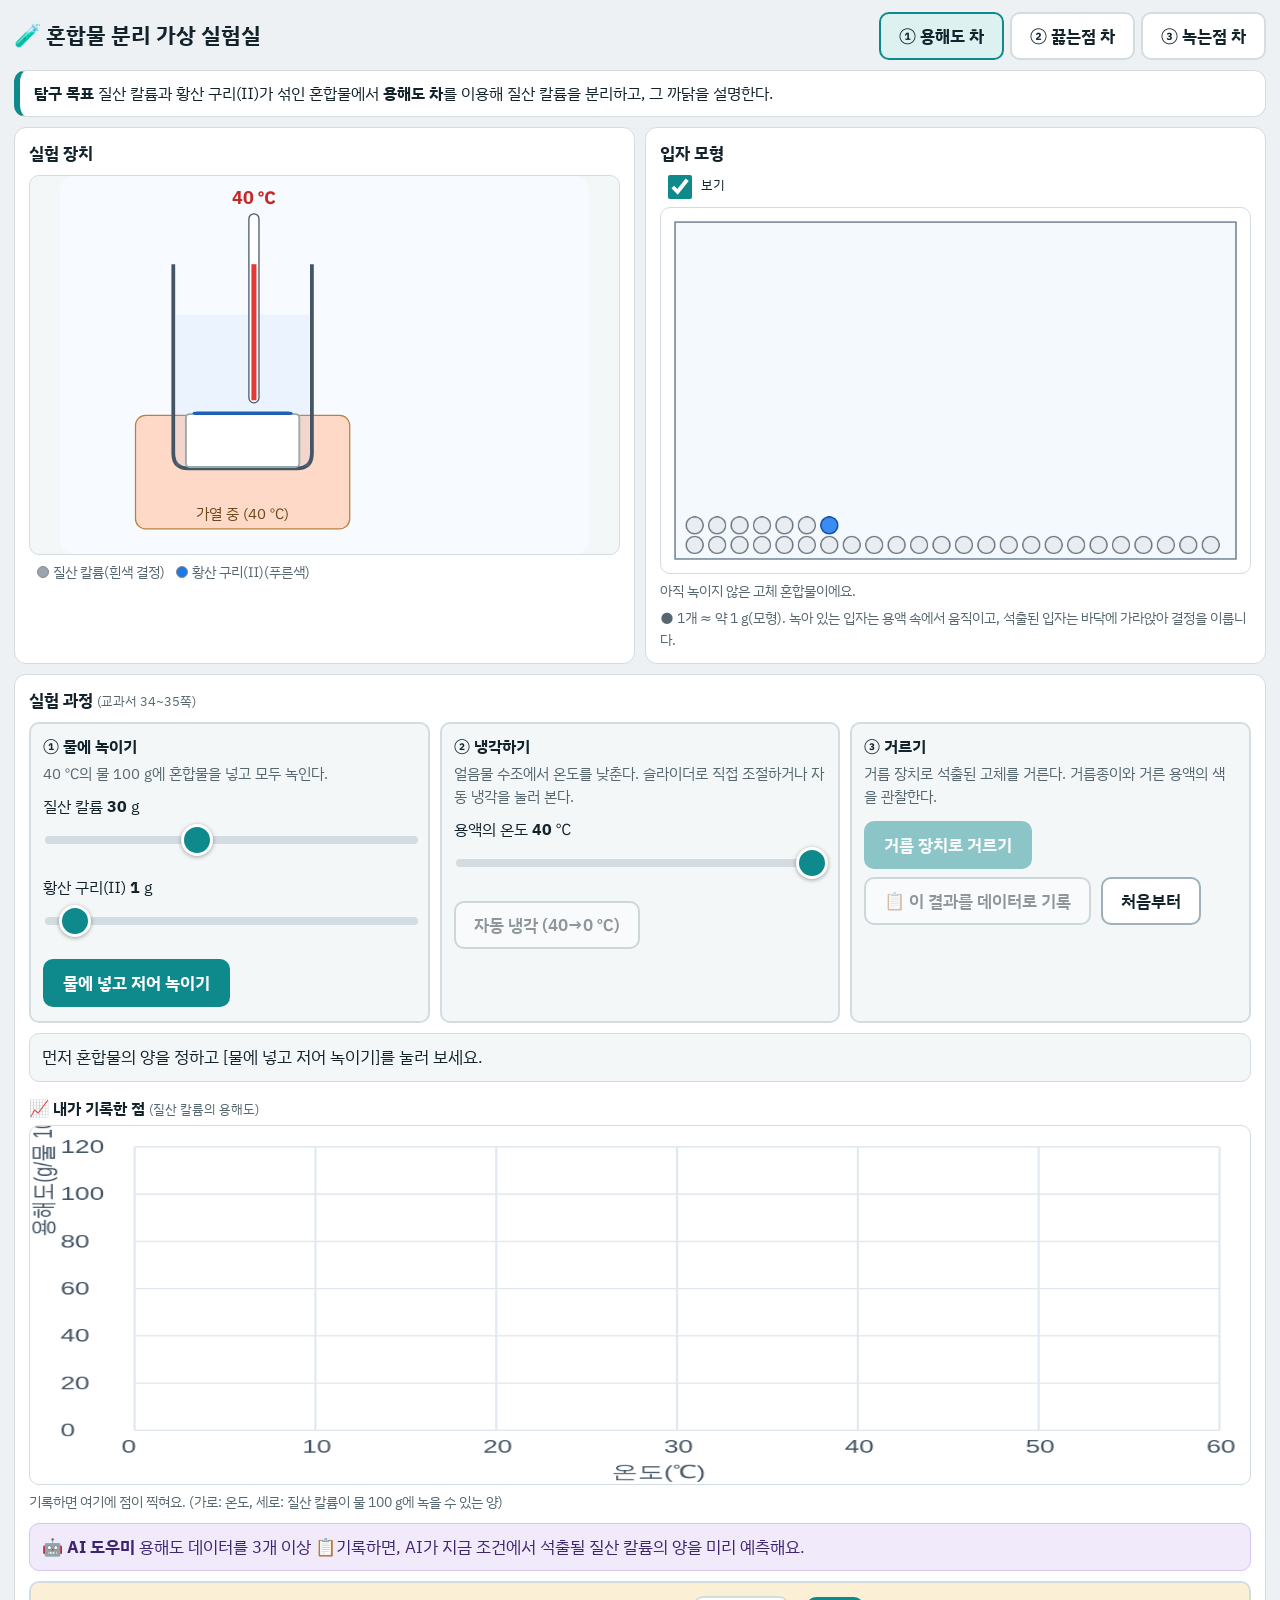
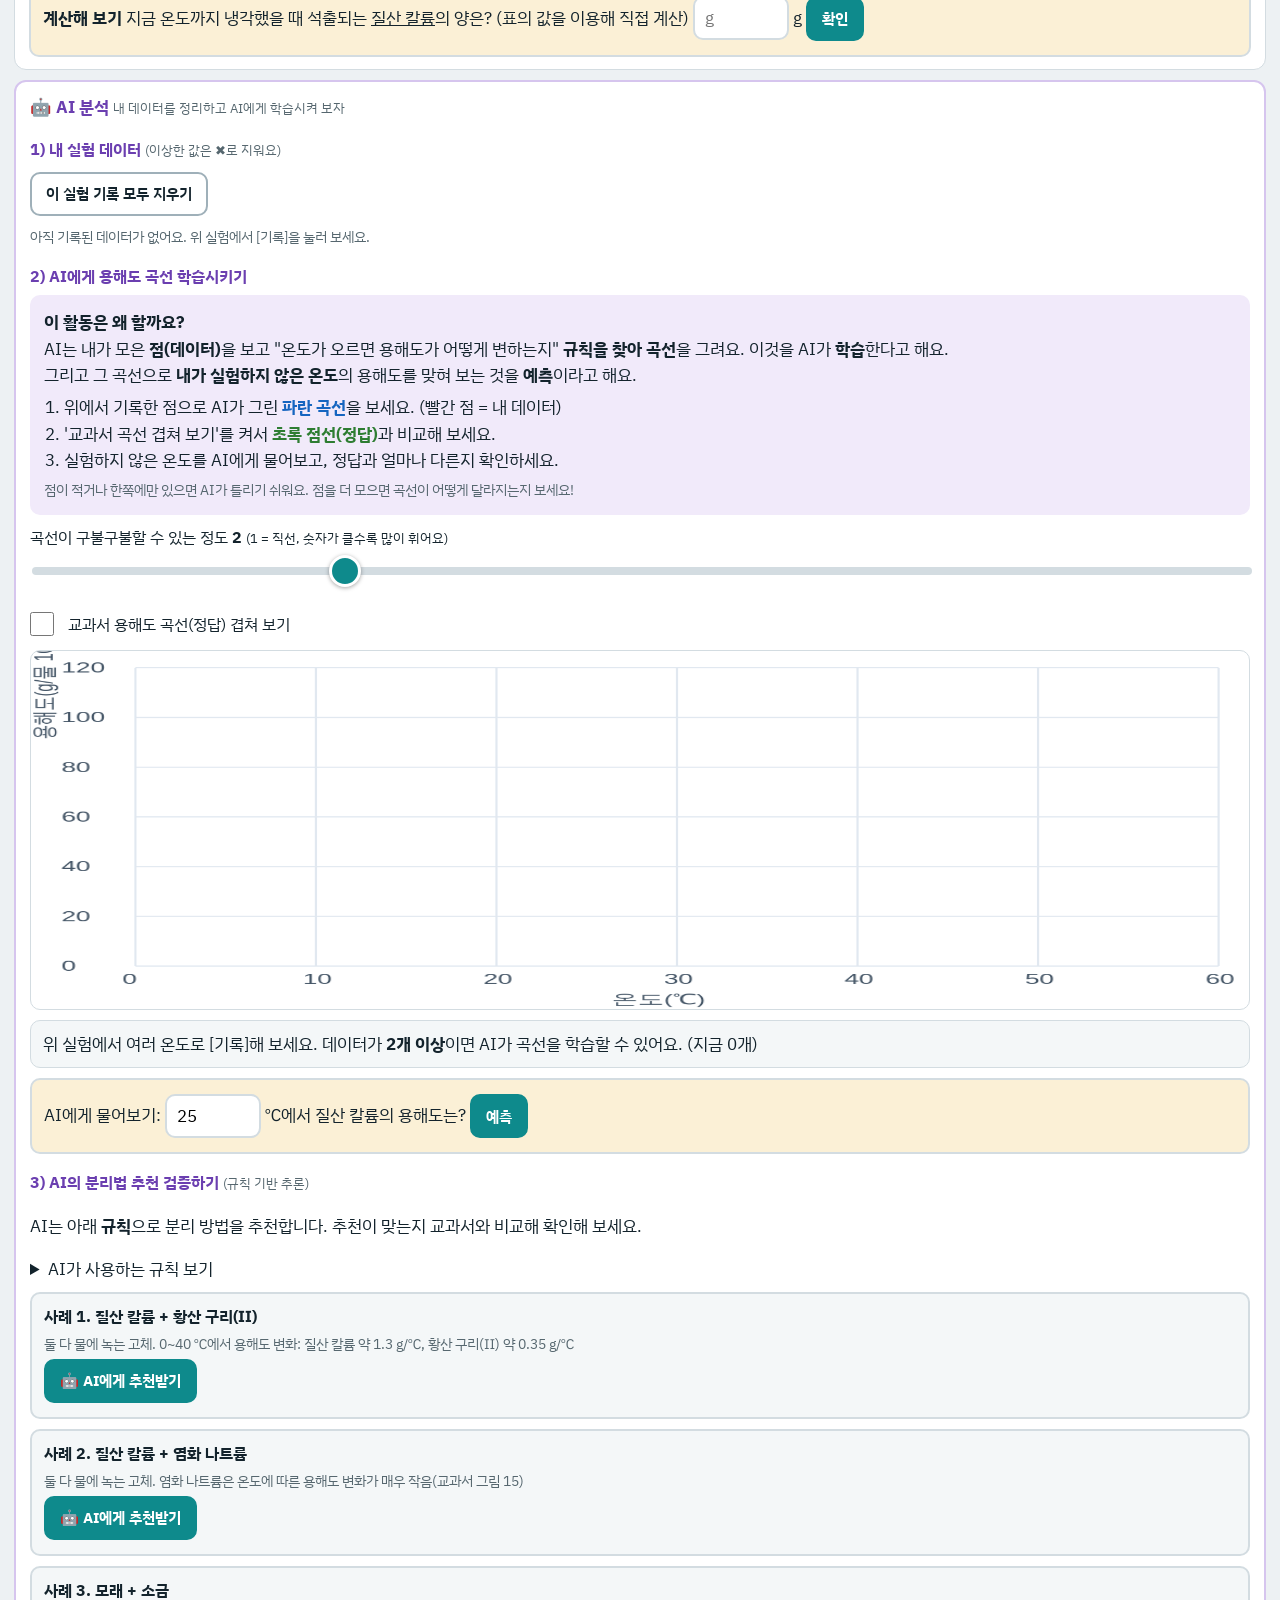
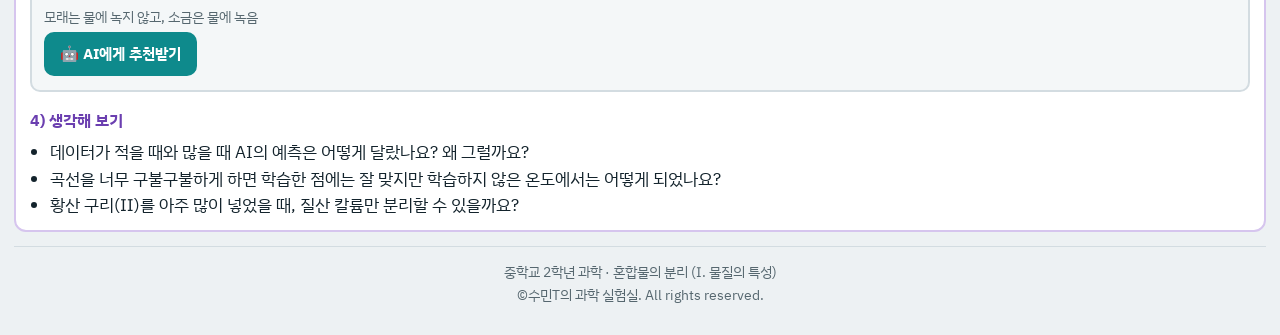
==== commit 3c7328b3: "Add files via upload" ====
--- a/index.html
+++ b/index.html
@@ -4,22 +4,18 @@
 <meta charset="UTF-8">
 <meta name="viewport" content="width=device-width, initial-scale=1">
 <title>혼합물 분리 가상 실험실 | 수민T의 과학 실험실</title>
-<link rel="stylesheet" href="style.css?v=3">
+<link rel="preconnect" href="https://fonts.googleapis.com"><link rel="stylesheet" href="https://fonts.googleapis.com/css2?family=IBM+Plex+Sans+KR:wght@400;500;600;700&display=swap">
+<link rel="stylesheet" href="style.css?v=4">
 </head>
-<body>
-<header class="top">
-  <div class="wrap">
-    <p class="crumb">중2 과학 · Ⅰ. 물질의 특성 · 2. 혼합물의 분리 (교과서 34~38쪽)</p>
-    <h1>🧪 혼합물 분리 가상 실험실</h1>
-    <p class="sub">직접 하기 어려운 실험을 가상으로 해 보고, 모은 데이터는 각 활동 맨 아래 AI 분석에서 AI와 함께 분석해 보자!</p>
-  </div>
-</header>
-
-<nav class="tabs wrap" role="tablist" aria-label="실험 선택">
-  <button class="tab on" data-tab="a" role="tab">① 용해도 차<small>질산 칼륨 + 황산 구리(Ⅱ)</small></button>
-  <button class="tab" data-tab="c" role="tab">② 끓는점 차<small>물 + 에탄올 증류</small></button>
-  <button class="tab" data-tab="b" role="tab">③ 녹는점 차<small>스테아르산 + 물</small></button>
-</nav>
+<body data-tab="a">
+<div class="top">
+  <h1>🧪 혼합물 분리 가상 실험실</h1>
+  <nav class="tabs" role="tablist" aria-label="실험 선택">
+    <button class="tab on" data-tab="a" role="tab">① 용해도 차</button>
+    <button class="tab" data-tab="c" role="tab">② 끓는점 차</button>
+    <button class="tab" data-tab="b" role="tab">③ 녹는점 차</button>
+  </nav>
+</div>
 
 <main class="wrap">
 
@@ -302,9 +298,9 @@
 
 </main>
 
-<footer class="foot">©수민T의 과학 실험실. All rights reserved.</footer>
-
-<script src="core.js?v=3"></script>
-<script src="app.js?v=3"></script>
+<footer class="foot">중학교 2학년 과학 · 혼합물의 분리 (Ⅰ. 물질의 특성)<br>©수민T의 과학 실험실. All rights reserved.</footer>
+
+<script src="core.js?v=4"></script>
+<script src="app.js?v=4"></script>
 </body>
 </html>
--- a/style.css
+++ b/style.css
@@ -1,115 +1,121 @@
+/* 혼합물 분리 가상 실험실 — 단순·태블릿 터치 중심 스타일 */
 :root{
-  --bg:#f3f7fb; --card:#fff; --ink:#1d2b3a; --mute:#5b6b7b; --line:#d7e1ec;
-  --pri:#1565c0; --pri2:#e3f0ff; --ok:#2e7d32; --warn:#c62828; --k:#9aa5b1; --cu:#1e78e6;
+  --bg:#EDF1F3; --card:#FFFFFF; --surface2:#F4F7F8; --ink:#13232C; --mute:#56676F;
+  --line:#D3DCE1; --line2:#9FB0B9;
+  --acc:#0E8A8C; --acc-bg:#DDF1F1;           /* ① 용해도: 청록 */
+  --ok:#1E7A4C; --ok-bg:#E3F3EA; --warn:#7D5200; --warn-bg:#FBF0D6; --bad:#B3261E; --bad-bg:#FBE4E2;
+  --ai:#6B3FB0; --ai-bg:#F1EAFA;
+  --k:#9aa5b1; --cu:#1e78e6;
+  --font:"IBM Plex Sans KR","Noto Sans KR","Apple SD Gothic Neo","Malgun Gothic",system-ui,sans-serif;
 }
+body[data-tab="c"]{--acc:#C9461D;--acc-bg:#FBE9E2}   /* ② 끓는점: 주황 */
+body[data-tab="b"]{--acc:#1D63A8;--acc-bg:#E3EEF8}   /* ③ 녹는점: 파랑 */
 *{box-sizing:border-box}
-html{font-size:16px}
-body{margin:0;background:var(--bg);color:var(--ink);font-family:"Pretendard","Noto Sans KR","Malgun Gothic",system-ui,sans-serif;line-height:1.55}
-.wrap{max-width:1080px;margin:0 auto;padding:0 16px}
-.top{background:linear-gradient(135deg,#0d47a1,#1e88e5);color:#fff;padding:18px 0 14px}
-.top h1{margin:2px 0 4px;font-size:1.6rem}
-.crumb{margin:0;font-size:.85rem;opacity:.85}
-.sub{margin:0;opacity:.95}
-.tabs{display:flex;gap:8px;margin-top:14px;margin-bottom:10px;flex-wrap:wrap}
-.tab{flex:1 1 180px;border:1px solid var(--line);background:#fff;border-radius:12px;padding:10px 12px;text-align:left;font:inherit;font-weight:700;cursor:pointer;color:var(--ink)}
-.tab small{display:block;font-weight:400;color:var(--mute);font-size:.78rem}
-.tab.on{background:var(--pri);color:#fff;border-color:var(--pri)}
-.tab.on small{color:#dcebff}
-.panel{display:none}.panel.on{display:block}
-.card{background:var(--card);border:1px solid var(--line);border-radius:14px;padding:14px 16px;margin:12px 0}
-.card h2{margin:0 0 8px;font-size:1.1rem}
-.card h2 small{font-weight:400;color:var(--mute);font-size:.8rem}
-.goal{background:var(--pri2);border-color:#b8d4f5}
-.grid2{display:grid;grid-template-columns:1fr 1fr;gap:12px}
+html{font-size:16px;-webkit-text-size-adjust:100%;touch-action:manipulation}
+body{margin:0;padding:12px 14px 24px;background:var(--bg);color:var(--ink);font-family:var(--font);font-size:17px;line-height:1.55;overflow-x:hidden}
+button{font:inherit;color:inherit;cursor:pointer;-webkit-tap-highlight-color:transparent}
+button:disabled{cursor:not-allowed;opacity:.45}
+:focus-visible{outline:3px solid var(--acc);outline-offset:2px}
+.wrap{max-width:1280px;margin:0 auto}
+svg{max-width:100%;height:auto}
+
+/* 맨 위: 제목 + 활동 탭 한 줄 */
+.top{max-width:1280px;margin:0 auto 10px;display:flex;align-items:center;gap:10px;flex-wrap:wrap}
+.top h1{margin:0 auto 0 0;font-size:22px;line-height:1.25;font-weight:700}
+.tabs{display:flex;gap:6px}
+.tab{min-height:48px;padding:8px 18px;border:2px solid var(--line);background:#fff;border-radius:10px;font-size:17px;font-weight:700;white-space:nowrap}
+.tab.on{border-color:var(--acc);background:var(--acc-bg)}
+.panel{display:none}.panel.on{display:flex;flex-direction:column;gap:10px}
+
+/* 카드 */
+.card{background:var(--card);border:1px solid var(--line);border-radius:12px;padding:12px 14px;margin:0}
+.card h2{margin:0 0 8px;font-size:1.08rem;font-weight:700}
+.card h2 small,.ai-card h3 small,.minih small{font-weight:400;color:var(--mute);font-size:.82rem}
+.grid2{display:grid;grid-template-columns:1fr 1fr;gap:10px;margin:0}
 .grid2 .card{margin:0}
-.grid2{margin:12px 0}
-@media(max-width:820px){.grid2{grid-template-columns:1fr}}
-.scene{width:100%;height:auto;display:block;border:1px solid var(--line);border-radius:12px}
-.pcanvas,.gcanvas{width:100%;height:auto;display:block;border:1px solid var(--line);border-radius:12px;background:#fbfdff}
-.steps{display:grid;grid-template-columns:repeat(3,1fr);gap:12px}
-@media(max-width:820px){.steps{grid-template-columns:1fr}}
-.step{border:1px dashed var(--line);border-radius:12px;padding:10px 12px;background:#fafcff}
-.step h3{margin:0 0 4px;font-size:1rem}
-.step p{margin:0 0 8px;color:var(--mute);font-size:.9rem}
-label{display:block;margin:8px 0;font-size:.95rem}
-label.inline{display:flex;gap:6px;align-items:center}
-label.mini{font-size:.8rem;font-weight:400;margin-left:8px}
-input[type=range]{width:100%}
-input[type=number],select{font:inherit;padding:4px 6px;border:1px solid var(--line);border-radius:8px}
-input[type=number]{width:90px}
-.btn{font:inherit;font-weight:700;border:0;background:var(--pri);color:#fff;padding:9px 14px;border-radius:10px;cursor:pointer;margin:4px 4px 4px 0}
-.btn.ghost{background:#fff;color:var(--pri);border:1px solid var(--pri)}
-.btn.small{padding:4px 10px;font-size:.9rem}
-.btn:disabled{opacity:.4;cursor:not-allowed}
+/* 안내 한 줄 */
+.goal{border-left:6px solid var(--acc);font-size:1.02rem;padding:10px 14px}
+
+.scene{width:100%;height:auto;display:block;border:1px solid var(--line);border-radius:10px;background:var(--surface2)}
+.pcanvas,.gcanvas{width:100%;height:auto;display:block;border:1px solid var(--line);border-radius:10px;background:#fff}
+.steps{display:grid;grid-template-columns:repeat(3,1fr);gap:10px}
+.step{border:2px solid var(--line);border-radius:10px;padding:10px 12px;background:var(--surface2)}
+.step h3{margin:0 0 4px;font-size:1.02rem}
+.step p{margin:0 0 8px;color:var(--mute);font-size:.92rem}
+
+/* 입력 */
+label{display:block;margin:8px 0;font-size:.98rem}
+label.inline{display:flex;gap:8px;align-items:center;padding:6px 0}
+label.mini{font-size:.82rem;font-weight:400;margin-left:8px}
+input[type=number],input[type=text],select{font:inherit;min-height:44px;padding:6px 10px;border:2px solid var(--line);border-radius:10px;background:#fff}
+input[type=number]{width:96px}
+input[type=range]{width:100%;height:40px;-webkit-appearance:none;appearance:none;background:transparent}
+input[type=range]::-webkit-slider-runnable-track{height:8px;border-radius:4px;background:var(--line)}
+input[type=range]::-webkit-slider-thumb{-webkit-appearance:none;width:32px;height:32px;margin-top:-12px;border-radius:50%;background:var(--acc);border:3px solid #fff;box-shadow:0 1px 4px rgba(0,0,0,.35)}
+input[type=range]::-moz-range-track{height:8px;border-radius:4px;background:var(--line)}
+input[type=range]::-moz-range-thumb{width:28px;height:28px;border-radius:50%;background:var(--acc);border:3px solid #fff}
+input[type=checkbox],input[type=radio]{width:24px;height:24px;margin:0 6px 0 0;accent-color:var(--acc);vertical-align:middle}
+.ppe{width:26px;height:26px}
+
+/* 버튼 */
+.btn{min-height:48px;padding:8px 18px;border:2px solid var(--acc);background:var(--acc);color:#fff;border-radius:10px;font-weight:700;margin:4px 6px 4px 0}
+.btn.ghost{background:#fff;color:var(--ink);border:2px solid var(--line2);font-weight:600}
+.btn.small{min-height:44px;padding:6px 14px;font-size:.95rem}
 .btnrow{display:flex;flex-wrap:wrap;gap:4px;margin-top:6px}
-.msg{margin:10px 0 0;padding:8px 10px;border-radius:10px;background:#f5f7fa;min-height:0}
+
+/* 안내·결과 메시지 */
+.msg{margin:10px 0 0;padding:10px 12px;border-radius:10px;background:var(--surface2);border:1px solid var(--line)}
 .msg:empty{display:none}
-.msg.warn{background:#fdecea;color:#8a1c1c}
-.msg.ok{background:#e8f5e9;color:#1b5e20}
-.hint{color:var(--mute);font-size:.85rem;margin:6px 0 0}
-.check{margin-top:10px;padding:8px 10px;border:1px solid var(--line);border-radius:10px;background:#fffdf3}
-.legend{margin-top:6px;font-size:.85rem;color:var(--mute)}
+.msg.warn{background:var(--warn-bg);border-color:#E7D29A;color:var(--warn)}
+.msg.ok{background:var(--ok-bg);border-color:#B7DEC8;color:#14573a}
+.msg.ai{background:var(--ai-bg);border-color:#D6C5EE;color:#3E2470}
+.hint{color:var(--mute);font-size:.88rem;margin:6px 0 0}
+.check{margin-top:10px;padding:10px 12px;border:2px solid var(--line);border-radius:10px;background:var(--warn-bg)}
+.legend{margin-top:6px;font-size:.88rem;color:var(--mute)}
 .dot{display:inline-block;width:12px;height:12px;border-radius:50%;margin:0 4px -1px 8px;border:1px solid #888}
 .dot.k{background:var(--k)}.dot.cu{background:var(--cu)}
-table{border-collapse:collapse;width:100%;font-size:.9rem;margin-top:8px}
-th,td{border:1px solid var(--line);padding:5px 8px;text-align:center}
-th{background:#eef4fb}
-.tablewrap{overflow-x:auto;max-height:320px;overflow-y:auto}
+
+/* 표 */
+.tablewrap{overflow:auto;max-height:320px;-webkit-overflow-scrolling:touch}
+.tablewrap table{min-width:520px}
+table{border-collapse:collapse;width:100%;font-size:.92rem;margin-top:8px}
+th,td{border:1px solid var(--line);padding:8px 6px;text-align:center}
+th{background:var(--surface2)}
+
+/* AI 분석 영역(보라색으로 구분) */
+.ai-card{border:2px solid #D6C5EE;background:#fff}
+.ai-card>h2{color:var(--ai)}
+.ai-card h3{margin:16px 0 4px;font-size:1.02rem;color:var(--ai)}
+.explain{background:var(--ai-bg);border-radius:10px;padding:10px 14px;margin:6px 0 10px}
+.explain p{margin:4px 0}.explain ol{margin:6px 0 6px 20px;padding:0}
+.minih{margin:14px 0 4px;font-size:1.02rem}
 .q{margin:6px 0 0;padding-left:20px}
 .rules li{margin:3px 0}
-.case{border:1px solid var(--line);border-radius:12px;padding:10px 12px;margin:10px 0;background:#fcfdff}
-.case h3{margin:0 0 4px;font-size:1rem}
-.case .ai{background:#eef4ff;border-radius:8px;padding:6px 8px;margin:6px 0}
-.case .why{font-size:.85rem;color:var(--mute)}
-.tube{display:inline-block;border:1px solid var(--line);border-radius:10px;padding:6px 8px;margin:4px;min-width:150px;vertical-align:top;background:#fbfdff}
-.flame{margin-top:4px;font-size:.85rem}
-.foot{margin:28px 0 0;padding:16px;text-align:center;color:#fff;background:#0d47a1;font-size:.9rem}
-@keyframes rise{0%{transform:translateY(0);opacity:.0}20%{opacity:.9}100%{transform:translateY(-40px);opacity:0}}
+.case{border:2px solid var(--line);border-radius:10px;padding:10px 12px;margin:10px 0;background:var(--surface2)}
+.case h3{margin:0 0 4px;font-size:1rem;color:var(--ink)}
+.case .ai{background:var(--ai-bg);border-radius:8px;padding:8px 10px;margin:6px 0}
+.case .why{font-size:.88rem;color:var(--mute)}
+.tube{display:inline-block;border:2px solid var(--line);border-radius:10px;padding:6px 8px;margin:4px;min-width:150px;vertical-align:top;background:#fff}
+.flame{margin-top:4px;font-size:.88rem}
+
+/* 아래쪽 */
+.foot{max-width:1280px;margin:14px auto 0;padding:14px 8px 4px;border-top:1px solid var(--line);text-align:center;color:var(--mute);font-size:13.5px;line-height:1.7}
+@keyframes rise{0%{transform:translateY(0);opacity:0}20%{opacity:.9}100%{transform:translateY(-40px);opacity:0}}
 .bub{animation:rise 1.1s linear infinite}
 
-.msg.ai{background:#eef4ff;border:1px solid #c9dcf7;color:#173a6b}
-.ai-card h3{margin:16px 0 4px;font-size:1rem;color:#0d47a1}
-.ai-card h3 small{font-weight:400;color:var(--mute);font-size:.8rem}
-.ai-card{border-color:#b8d4f5;background:#fbfdff}
-
-/* ===== 갤럭시 탭(태블릿) 최적화: 터치 중심 ===== */
-html{-webkit-text-size-adjust:100%;touch-action:manipulation}
-body{overflow-x:hidden}
-.wrap{max-width:1180px}
-.tablewrap{overflow-x:auto;-webkit-overflow-scrolling:touch}
-.tablewrap table{min-width:520px}
-svg{max-width:100%;height:auto}
-@media (pointer:coarse),(max-width:1280px){
-  body{font-size:17px;line-height:1.6}
-  .tabs{position:sticky;top:0;z-index:20;background:var(--bg,#f4f8ff);padding:8px 0;margin-top:8px}
-  .tab{min-height:56px;padding:10px 14px;font-size:1.02rem}
-  .btn{min-height:46px;padding:10px 18px;font-size:1rem;border-radius:12px}
-  .btn.small{min-height:44px;padding:8px 14px;font-size:.95rem}
-  input[type=number],input[type=text],select{min-height:44px;font-size:1rem;padding:6px 10px;border-radius:10px;border:1px solid var(--line)}
-  input[type=range]{height:40px;-webkit-appearance:none;appearance:none;background:transparent}
-  input[type=range]::-webkit-slider-runnable-track{height:8px;border-radius:4px;background:#cfe0f7}
-  input[type=range]::-webkit-slider-thumb{-webkit-appearance:none;width:34px;height:34px;margin-top:-13px;border-radius:50%;background:var(--pri);border:3px solid #fff;box-shadow:0 1px 4px rgba(0,0,0,.35)}
-  input[type=range]::-moz-range-track{height:8px;border-radius:4px;background:#cfe0f7}
-  input[type=range]::-moz-range-thumb{width:30px;height:30px;border-radius:50%;background:var(--pri);border:3px solid #fff}
-  input[type=checkbox],input[type=radio]{width:24px;height:24px;vertical-align:middle;margin-right:6px}
-  label.inline{display:block;padding:8px 0}
-  .ppe{width:26px;height:26px}
-  table td,table th{padding:8px 6px}
+/* 태블릿 세로 등 좁은 화면: 한 열 */
+@media (max-width:900px){
+  body{padding:10px 10px 20px}
+  .grid2,.steps{grid-template-columns:1fr}
+  .top h1{flex:1 0 100%}
+  .tabs{flex:1 0 100%}
+  .tab{flex:1 1 0;min-width:0;padding:8px 6px;font-size:16px;text-align:center}
+  .scene{max-height:340px;width:100%;margin:0 auto}
+  #c-svg.scene{max-height:300px}
 }
-/* 세로(약 800px): 한 열 */
-@media (max-width:900px){
-  .wrap{padding:0 12px}
-  .card{padding:14px}
-  .tabs{flex-wrap:nowrap}
-  .tab{flex:1 1 0;min-width:0}
-  .tab small{font-size:.72rem}
-}
-/* 가로(약 1280px): 두 열 유지, 그래프 높이 제한 */
 @media (min-width:901px) and (max-width:1366px) and (orientation:landscape){
   .gcanvas{max-height:360px}
 }
-@media (max-width:900px){
-  .scene{max-height:340px;width:100%;margin:0 auto;display:block}
-  #c-svg.scene{max-height:300px}
-}
-.explain{background:#f1f7ff;border:1px solid #c9dcf7;border-radius:12px;padding:12px 14px;margin:6px 0 10px}.explain p{margin:4px 0}.explain ol{margin:6px 0 6px 20px;padding:0}.minih{margin:14px 0 4px;font-size:1rem;color:#0d47a1}.minih small{font-weight:400;color:var(--mute)}
+/* 장치 그림이 화면을 다 차지하지 않도록 */
+.scene{max-height:380px;margin:0 auto}
+#c-svg.scene{max-height:360px}
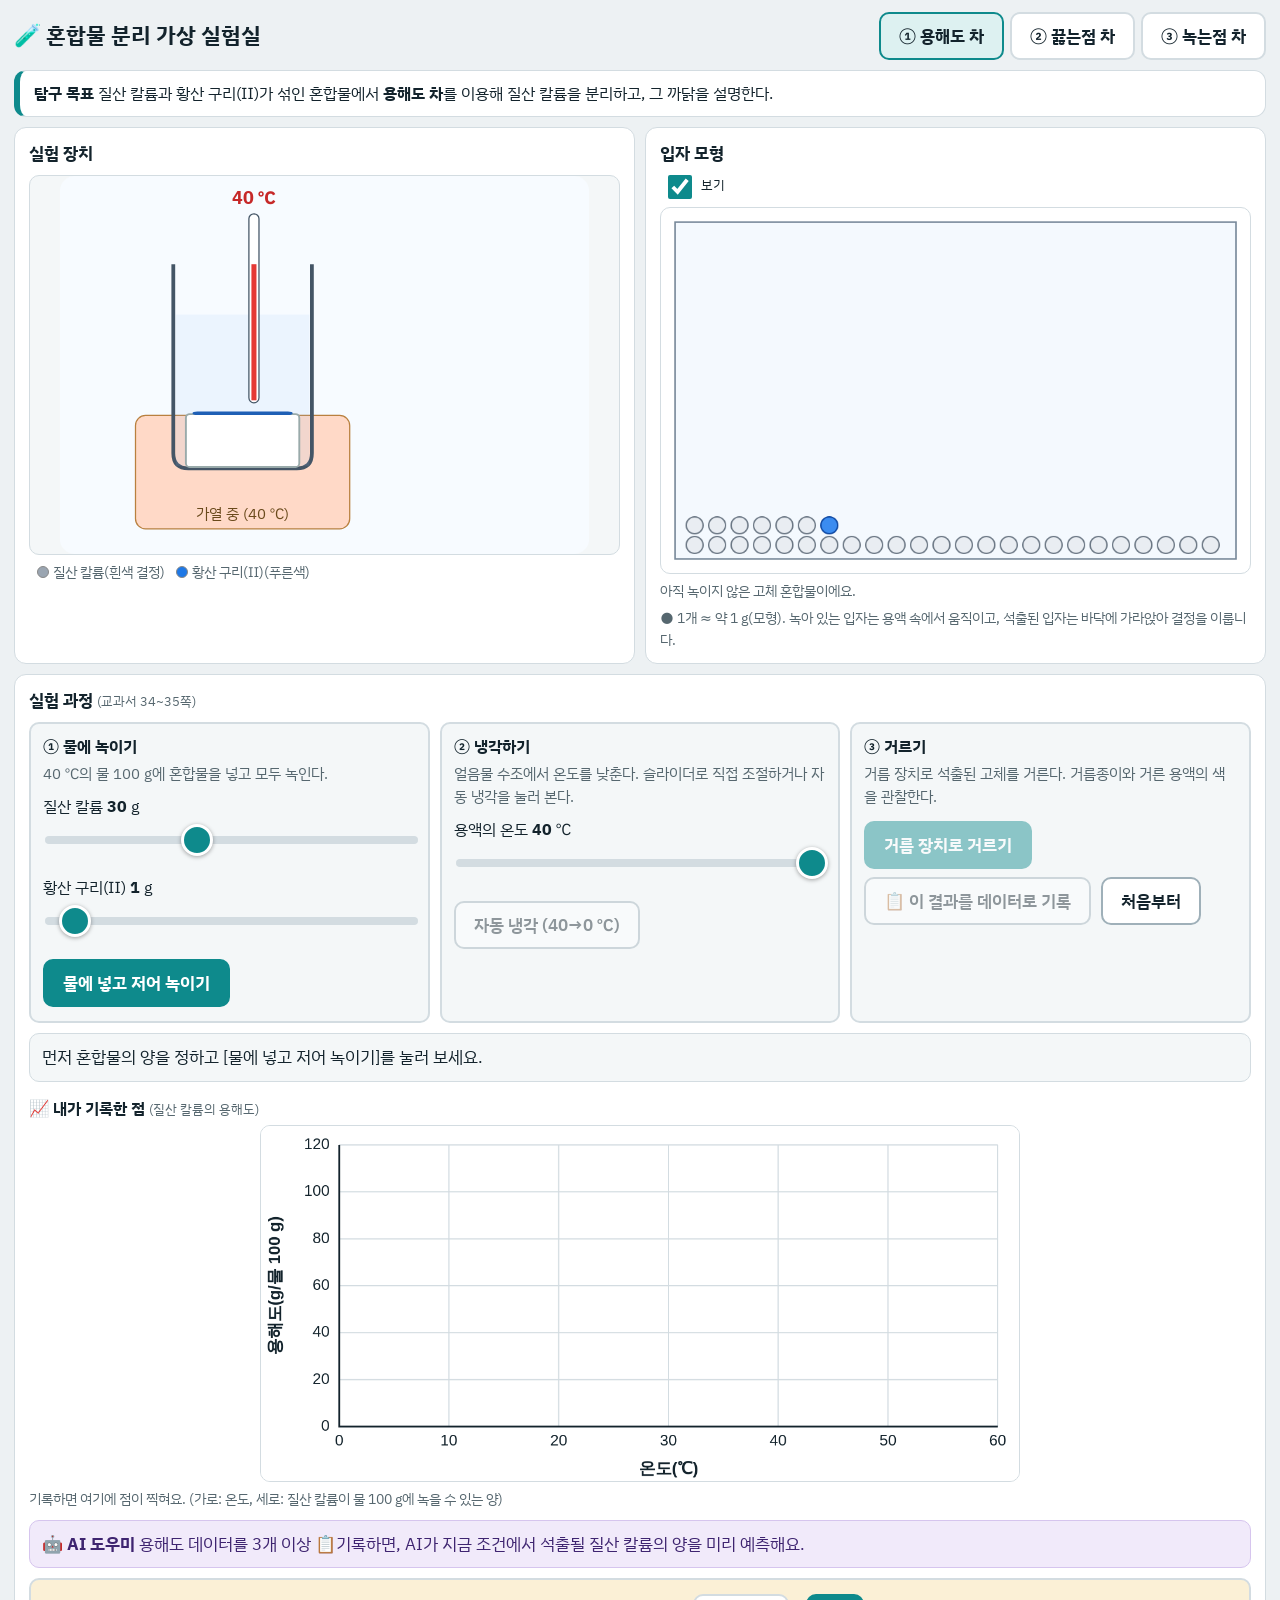
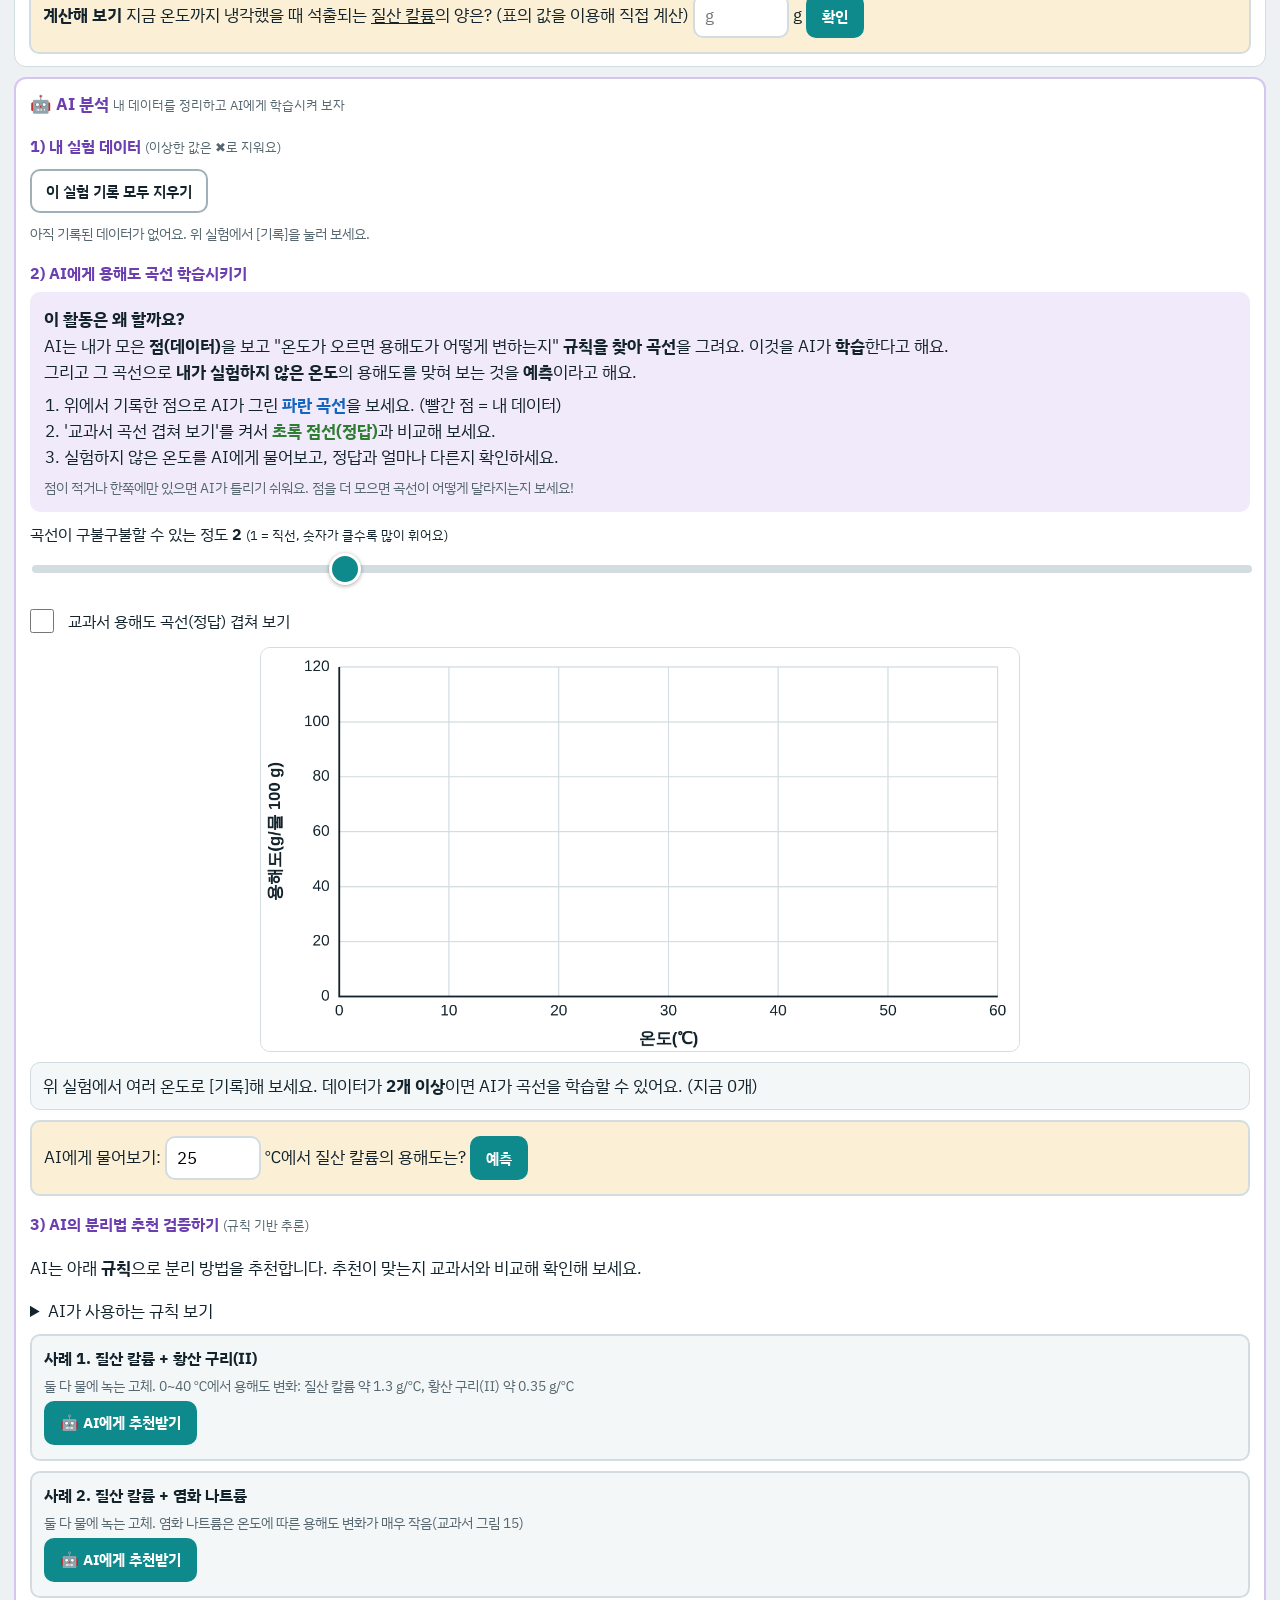
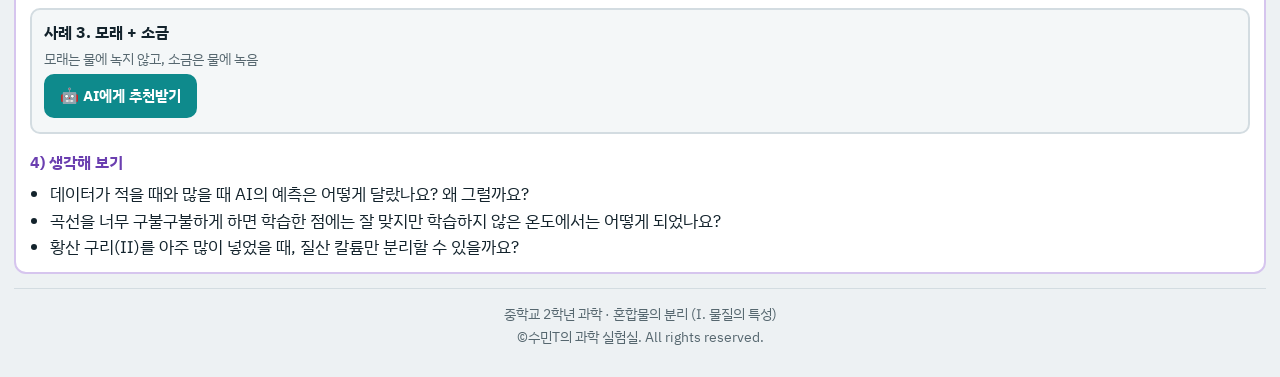
==== commit 8ab8f929: "Add files via upload" ====
--- a/index.html
+++ b/index.html
@@ -5,7 +5,7 @@
 <meta name="viewport" content="width=device-width, initial-scale=1">
 <title>혼합물 분리 가상 실험실 | 수민T의 과학 실험실</title>
 <link rel="preconnect" href="https://fonts.googleapis.com"><link rel="stylesheet" href="https://fonts.googleapis.com/css2?family=IBM+Plex+Sans+KR:wght@400;500;600;700&display=swap">
-<link rel="stylesheet" href="style.css?v=4">
+<link rel="stylesheet" href="style.css?v=6">
 </head>
 <body data-tab="a">
 <div class="top">
@@ -87,7 +87,7 @@
     </div>
     <div id="a-msg" class="msg"></div>
     <h3 class="minih">📈 내가 기록한 점 <small>(질산 칼륨의 용해도)</small></h3>
-    <canvas id="a-mini" width="560" height="240" class="gcanvas" aria-label="내가 기록한 용해도 점"></canvas>
+    <canvas id="a-mini" width="640" height="300" class="gcanvas" aria-label="내가 기록한 용해도 점"></canvas>
     <p id="a-minimsg" class="hint"></p>
     <div id="a-ai" class="msg ai"></div>
     <div id="a-table"></div>
@@ -117,7 +117,7 @@
     </div>
     <label>곡선이 구불구불할 수 있는 정도 <b id="ai-degv">2</b> <small>(1 = 직선, 숫자가 클수록 많이 휘어요)</small><input type="range" id="ai-deg" min="1" max="5" step="1" value="2"></label>
     <label class="inline"><input type="checkbox" id="ai-truth"> 교과서 용해도 곡선(정답) 겹쳐 보기</label>
-    <canvas id="ai-canvas" width="560" height="300" class="gcanvas" aria-label="용해도 곡선 학습"></canvas>
+    <canvas id="ai-canvas" width="640" height="340" class="gcanvas" aria-label="용해도 곡선 학습"></canvas>
     <div id="ai-reg" class="msg"></div>
     <div class="check">AI에게 물어보기: <input type="number" id="ai-q" value="25" min="0" max="60"> ℃에서 질산 칼륨의 용해도는? <button id="ai-ask" class="btn small">예측</button> <span id="ai-pred"></span></div>
     <h3>3) AI의 분리법 추천 검증하기 <small>(규칙 기반 추론)</small></h3>
@@ -278,7 +278,7 @@
     <div id="ai-table-B" class="tablewrap"></div>
     <h3>2) AI에게 스테아르산의 상태 경계 학습시키기 <small>(분류)</small></h3>
     <p>위에서 기록한 '물 온도 - 녹았는가?' 데이터로 AI가 <b>녹기 시작하는 온도의 경계</b>를 학습합니다.</p>
-    <canvas id="ai-canvas2" width="560" height="120" class="gcanvas" aria-label="상태 경계"></canvas>
+    <canvas id="ai-canvas2" width="640" height="190" class="gcanvas" aria-label="상태 경계"></canvas>
     <div id="ai-cls" class="msg"></div>
     <div class="check">AI에게 물어보기: 물 온도가 <input type="number" id="ai-q2" value="66" min="20" max="95"> ℃일 때 스테아르산은? <button id="ai-ask2" class="btn small">예측</button> <span id="ai-pred2"></span></div>
     <h3>3) AI의 분리법 추천 검증하기 <small>(규칙 기반 추론)</small></h3>
@@ -300,7 +300,7 @@
 
 <footer class="foot">중학교 2학년 과학 · 혼합물의 분리 (Ⅰ. 물질의 특성)<br>©수민T의 과학 실험실. All rights reserved.</footer>
 
-<script src="core.js?v=4"></script>
-<script src="app.js?v=4"></script>
+<script src="core.js?v=6"></script>
+<script src="app.js?v=6"></script>
 </body>
 </html>
--- a/style.css
+++ b/style.css
@@ -113,9 +113,8 @@
   .scene{max-height:340px;width:100%;margin:0 auto}
   #c-svg.scene{max-height:300px}
 }
-@media (min-width:901px) and (max-width:1366px) and (orientation:landscape){
-  .gcanvas{max-height:360px}
-}
 /* 장치 그림이 화면을 다 차지하지 않도록 */
 .scene{max-height:380px;margin:0 auto}
 #c-svg.scene{max-height:360px}
+.gcanvas{max-width:760px;margin-left:auto;margin-right:auto}
+#c-graph.gcanvas{max-width:none}
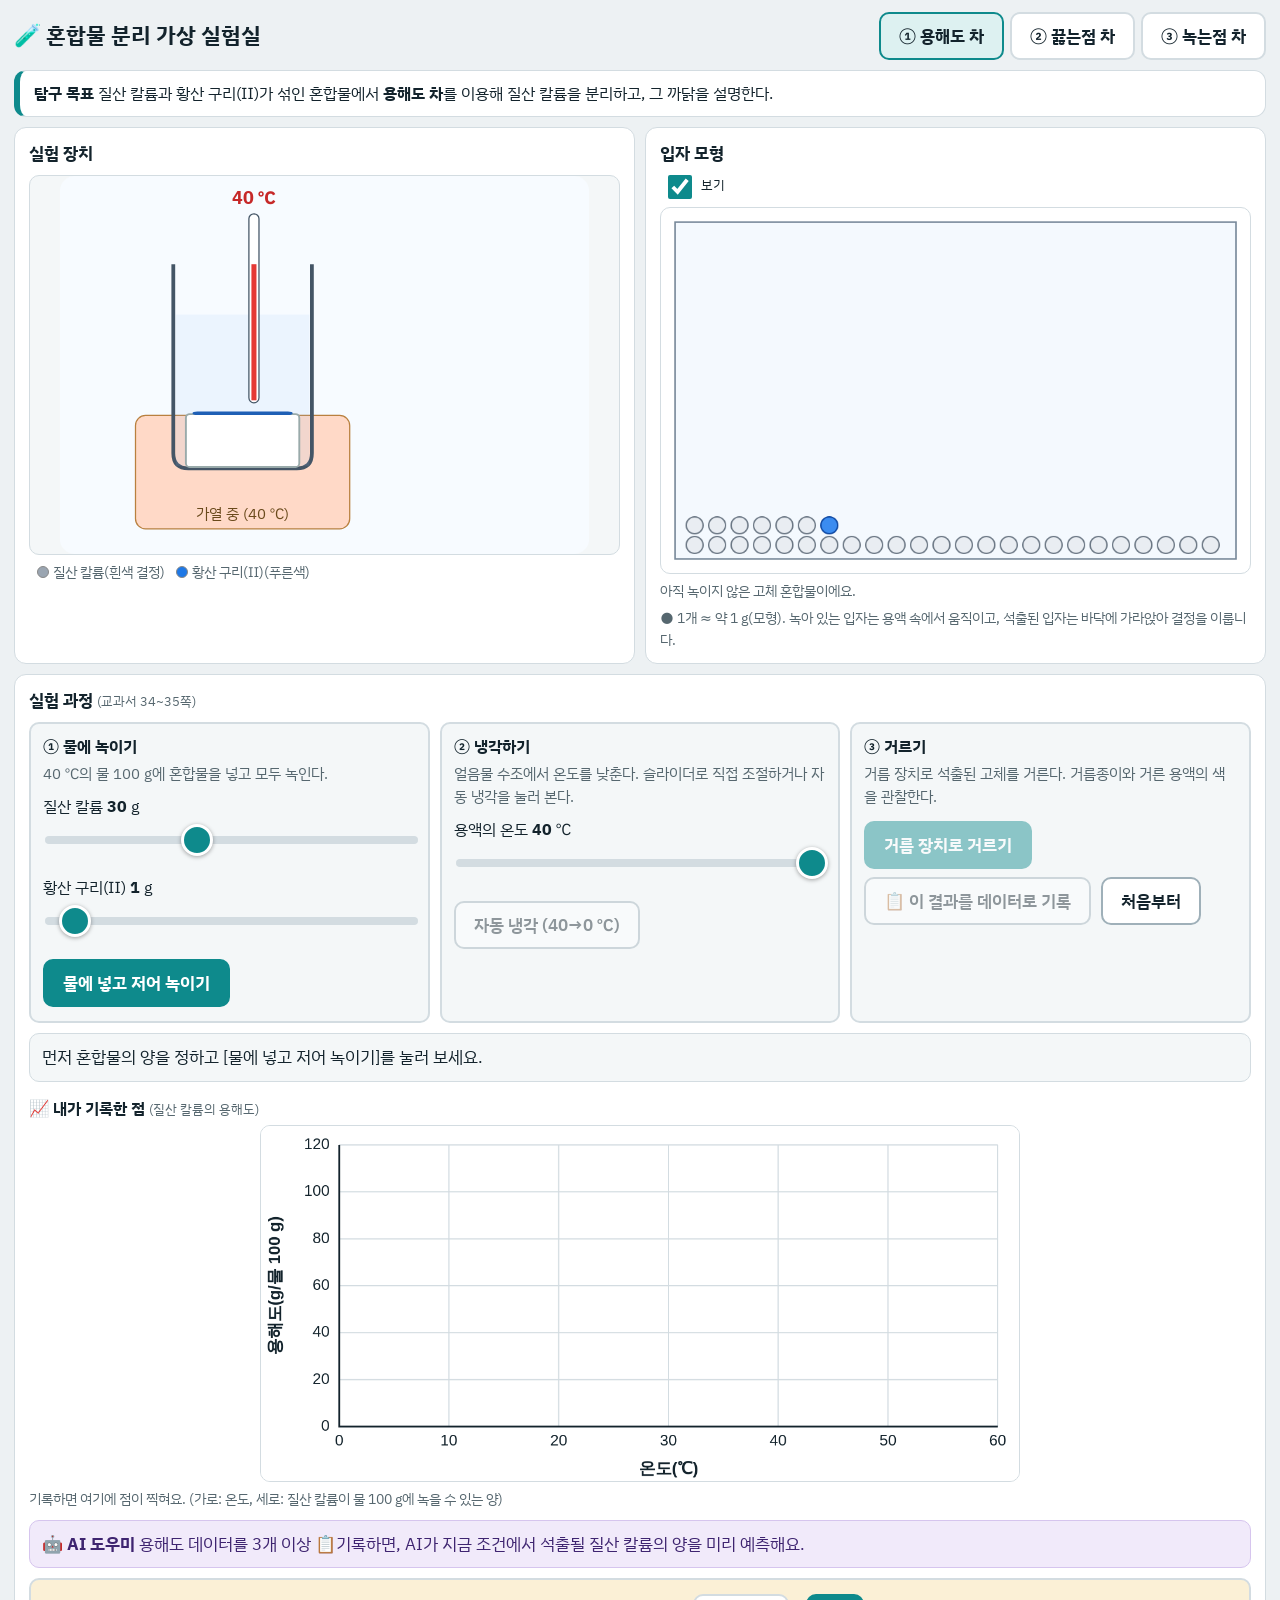
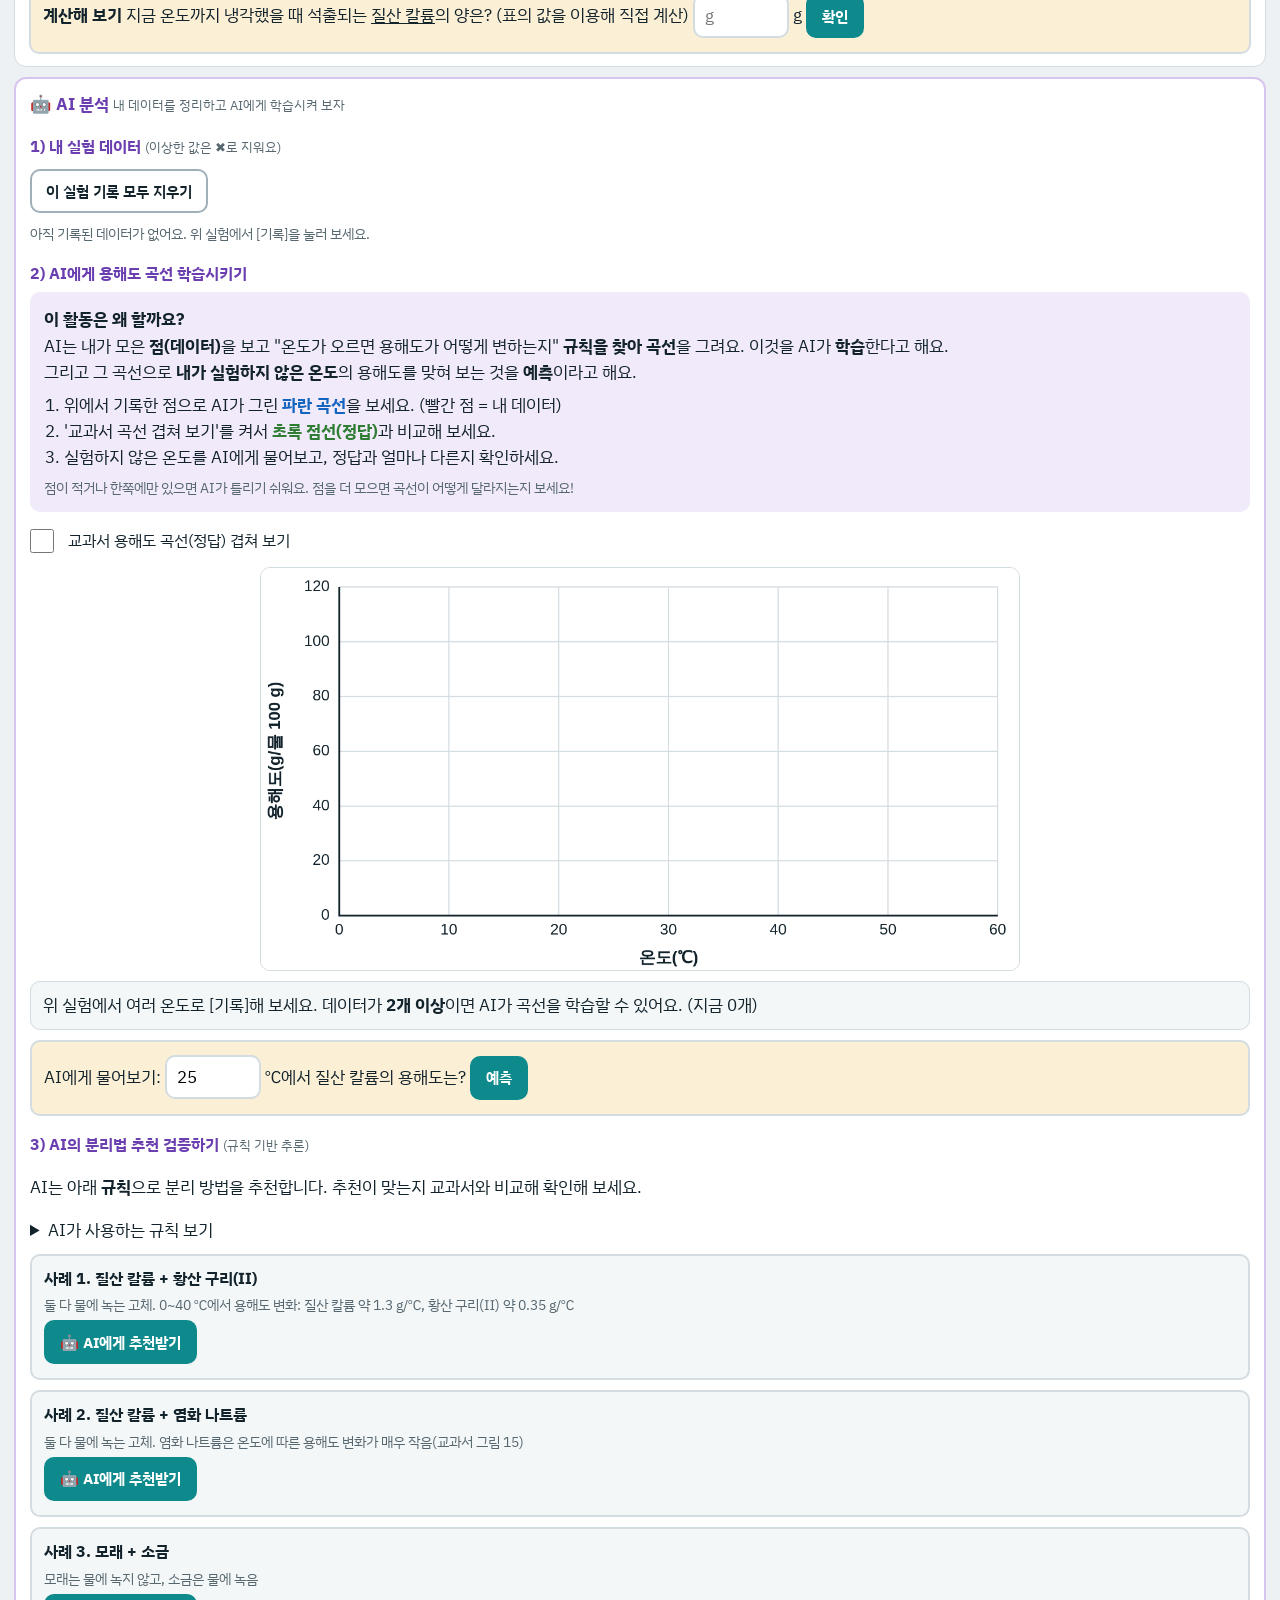
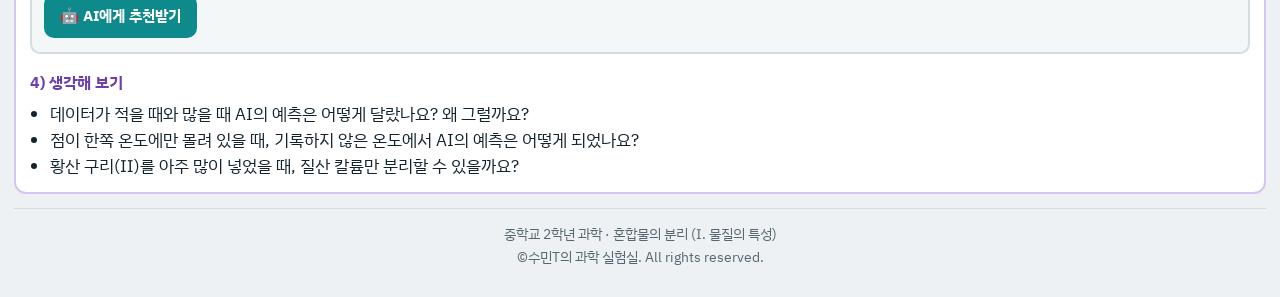
==== commit b791c545: "Add files via upload" ====
--- a/index.html
+++ b/index.html
@@ -5,7 +5,7 @@
 <meta name="viewport" content="width=device-width, initial-scale=1">
 <title>혼합물 분리 가상 실험실 | 수민T의 과학 실험실</title>
 <link rel="preconnect" href="https://fonts.googleapis.com"><link rel="stylesheet" href="https://fonts.googleapis.com/css2?family=IBM+Plex+Sans+KR:wght@400;500;600;700&display=swap">
-<link rel="stylesheet" href="style.css?v=6">
+<link rel="stylesheet" href="style.css?v=7">
 </head>
 <body data-tab="a">
 <div class="top">
@@ -115,7 +115,6 @@
       </ol>
       <p class="hint">점이 적거나 한쪽에만 있으면 AI가 틀리기 쉬워요. 점을 더 모으면 곡선이 어떻게 달라지는지 보세요!</p>
     </div>
-    <label>곡선이 구불구불할 수 있는 정도 <b id="ai-degv">2</b> <small>(1 = 직선, 숫자가 클수록 많이 휘어요)</small><input type="range" id="ai-deg" min="1" max="5" step="1" value="2"></label>
     <label class="inline"><input type="checkbox" id="ai-truth"> 교과서 용해도 곡선(정답) 겹쳐 보기</label>
     <canvas id="ai-canvas" width="640" height="340" class="gcanvas" aria-label="용해도 곡선 학습"></canvas>
     <div id="ai-reg" class="msg"></div>
@@ -127,7 +126,7 @@
     <h3>4) 생각해 보기</h3>
     <ul class="q">
       <li>데이터가 적을 때와 많을 때 AI의 예측은 어떻게 달랐나요? 왜 그럴까요?</li>
-      <li>곡선을 너무 구불구불하게 하면 학습한 점에는 잘 맞지만 학습하지 않은 온도에서는 어떻게 되었나요?</li>
+      <li>점이 한쪽 온도에만 몰려 있을 때, 기록하지 않은 온도에서 AI의 예측은 어떻게 되었나요?</li>
       <li>황산 구리(Ⅱ)를 아주 많이 넣었을 때, 질산 칼륨만 분리할 수 있을까요?</li>
     </ul>
   </div>
@@ -300,7 +299,7 @@
 
 <footer class="foot">중학교 2학년 과학 · 혼합물의 분리 (Ⅰ. 물질의 특성)<br>©수민T의 과학 실험실. All rights reserved.</footer>
 
-<script src="core.js?v=6"></script>
-<script src="app.js?v=6"></script>
+<script src="core.js?v=7"></script>
+<script src="app.js?v=7"></script>
 </body>
 </html>
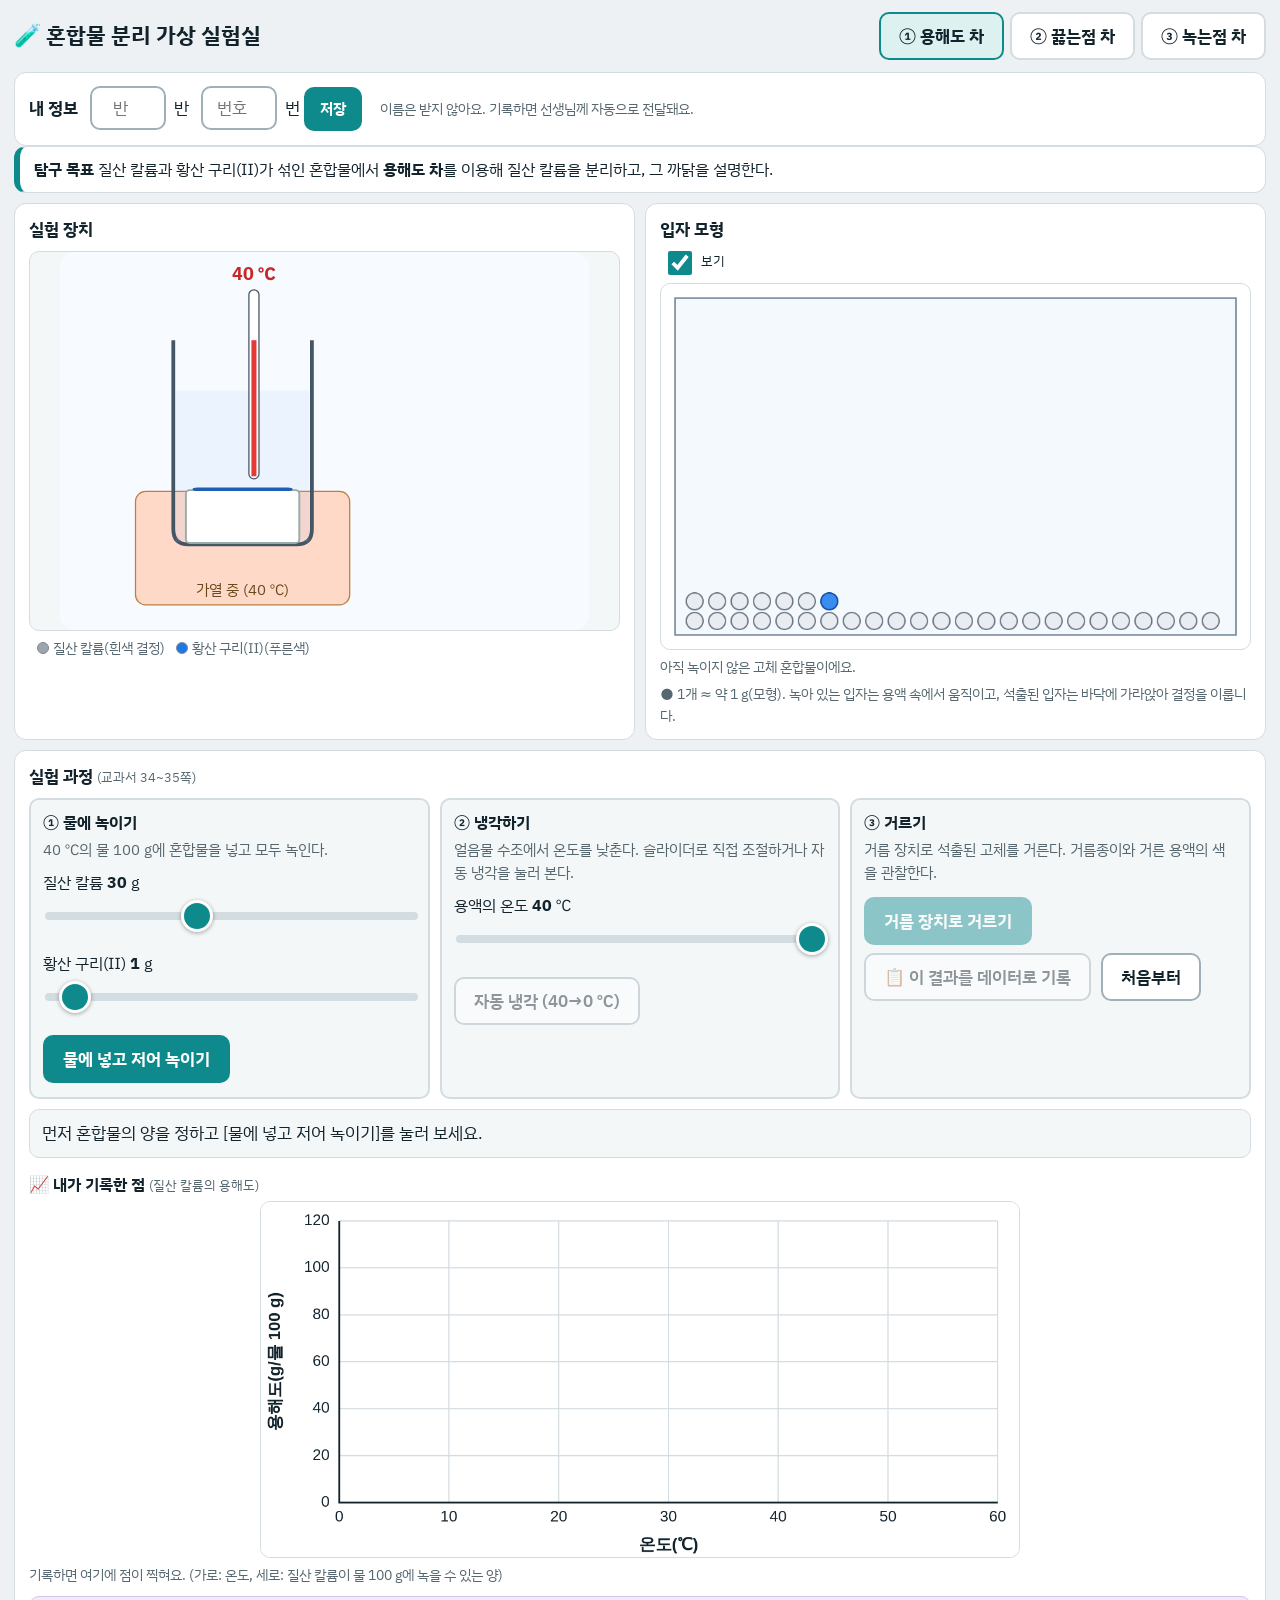
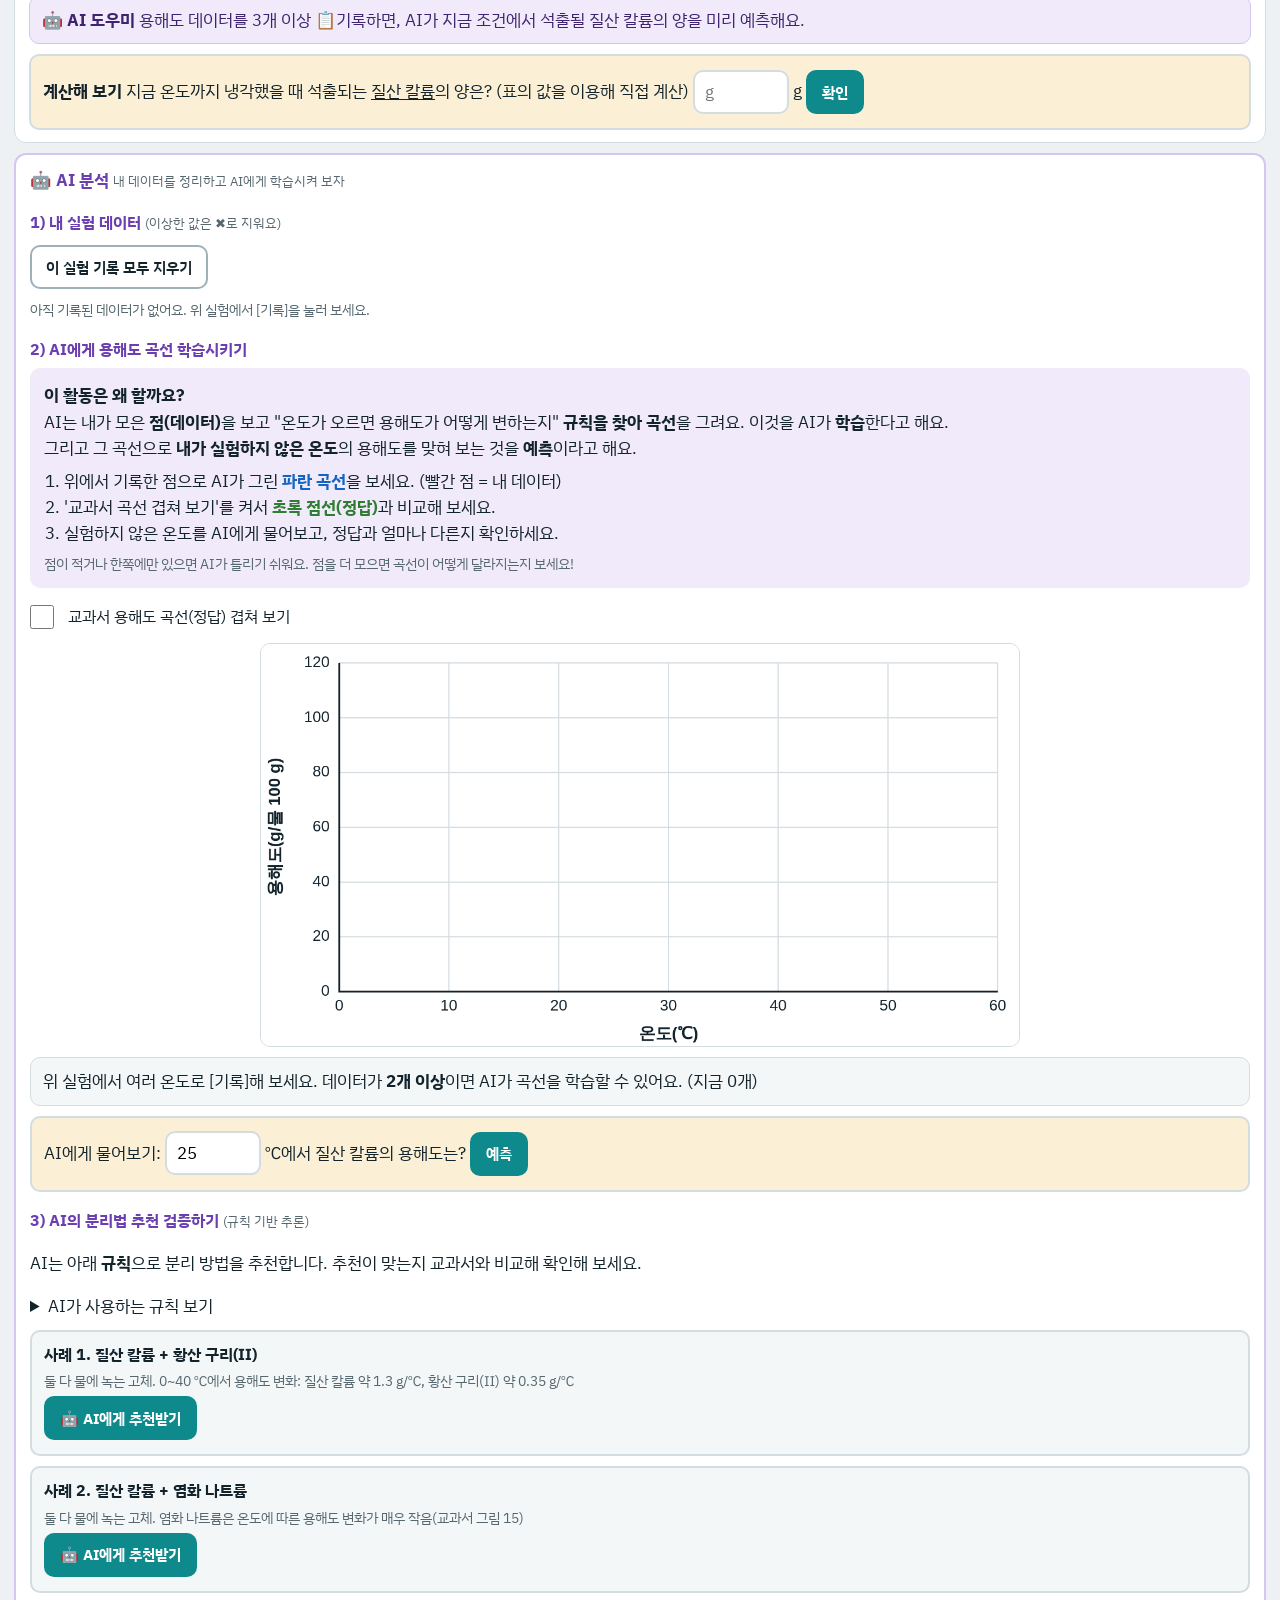
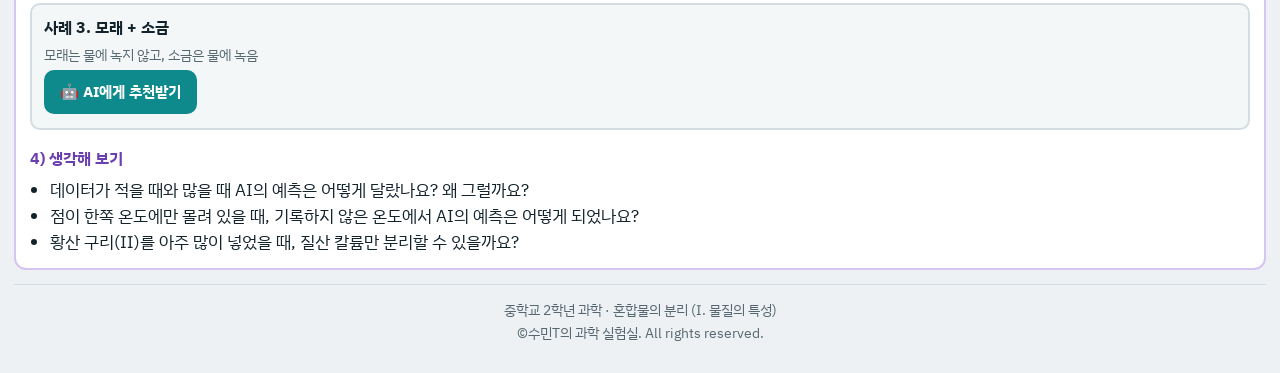
==== commit 3f920ecc: "Add files via upload" ====
--- a/index.html
+++ b/index.html
@@ -5,7 +5,7 @@
 <meta name="viewport" content="width=device-width, initial-scale=1">
 <title>혼합물 분리 가상 실험실 | 수민T의 과학 실험실</title>
 <link rel="preconnect" href="https://fonts.googleapis.com"><link rel="stylesheet" href="https://fonts.googleapis.com/css2?family=IBM+Plex+Sans+KR:wght@400;500;600;700&display=swap">
-<link rel="stylesheet" href="style.css?v=7">
+<link rel="stylesheet" href="style.css?v=8">
 </head>
 <body data-tab="a">
 <div class="top">
@@ -15,6 +15,22 @@
     <button class="tab" data-tab="c" role="tab">② 끓는점 차</button>
     <button class="tab" data-tab="b" role="tab">③ 녹는점 차</button>
   </nav>
+</div>
+
+<div class="wrap">
+  <div class="card me" id="me-card">
+    <div id="me-form">
+      <b>내 정보</b>
+      <input id="me-cls" type="number" inputmode="numeric" min="1" max="30" placeholder="반" aria-label="반"> 반
+      <input id="me-num" type="number" inputmode="numeric" min="1" max="50" placeholder="번호" aria-label="번호"> 번
+      <button id="me-save" class="btn small">저장</button>
+      <span class="hint">이름은 받지 않아요. 기록하면 선생님께 자동으로 전달돼요.</span>
+    </div>
+    <div id="me-view" hidden>
+      ✅ <b id="me-txt"></b> <button id="me-edit" class="btn small ghost">바꾸기</button>
+      <span id="me-sync" class="hint"></span>
+    </div>
+  </div>
 </div>
 
 <main class="wrap">
@@ -299,7 +315,8 @@
 
 <footer class="foot">중학교 2학년 과학 · 혼합물의 분리 (Ⅰ. 물질의 특성)<br>©수민T의 과학 실험실. All rights reserved.</footer>
 
-<script src="core.js?v=7"></script>
-<script src="app.js?v=7"></script>
+<script src="config.js?v=8"></script>
+<script src="core.js?v=8"></script>
+<script src="app.js?v=8"></script>
 </body>
 </html>
--- a/style.css
+++ b/style.css
@@ -118,3 +118,9 @@
 #c-svg.scene{max-height:360px}
 .gcanvas{max-width:760px;margin-left:auto;margin-right:auto}
 #c-graph.gcanvas{max-width:none}
+
+/* 내 정보(반·번호) */
+.me{padding:10px 14px;margin-top:12px}
+.me input{width:76px;min-height:44px;font-size:1.05rem;text-align:center;border:2px solid var(--line2);border-radius:10px;margin:0 4px 0 8px}
+.me .hint{display:inline-block;margin-left:8px}
+.me [hidden]{display:none}
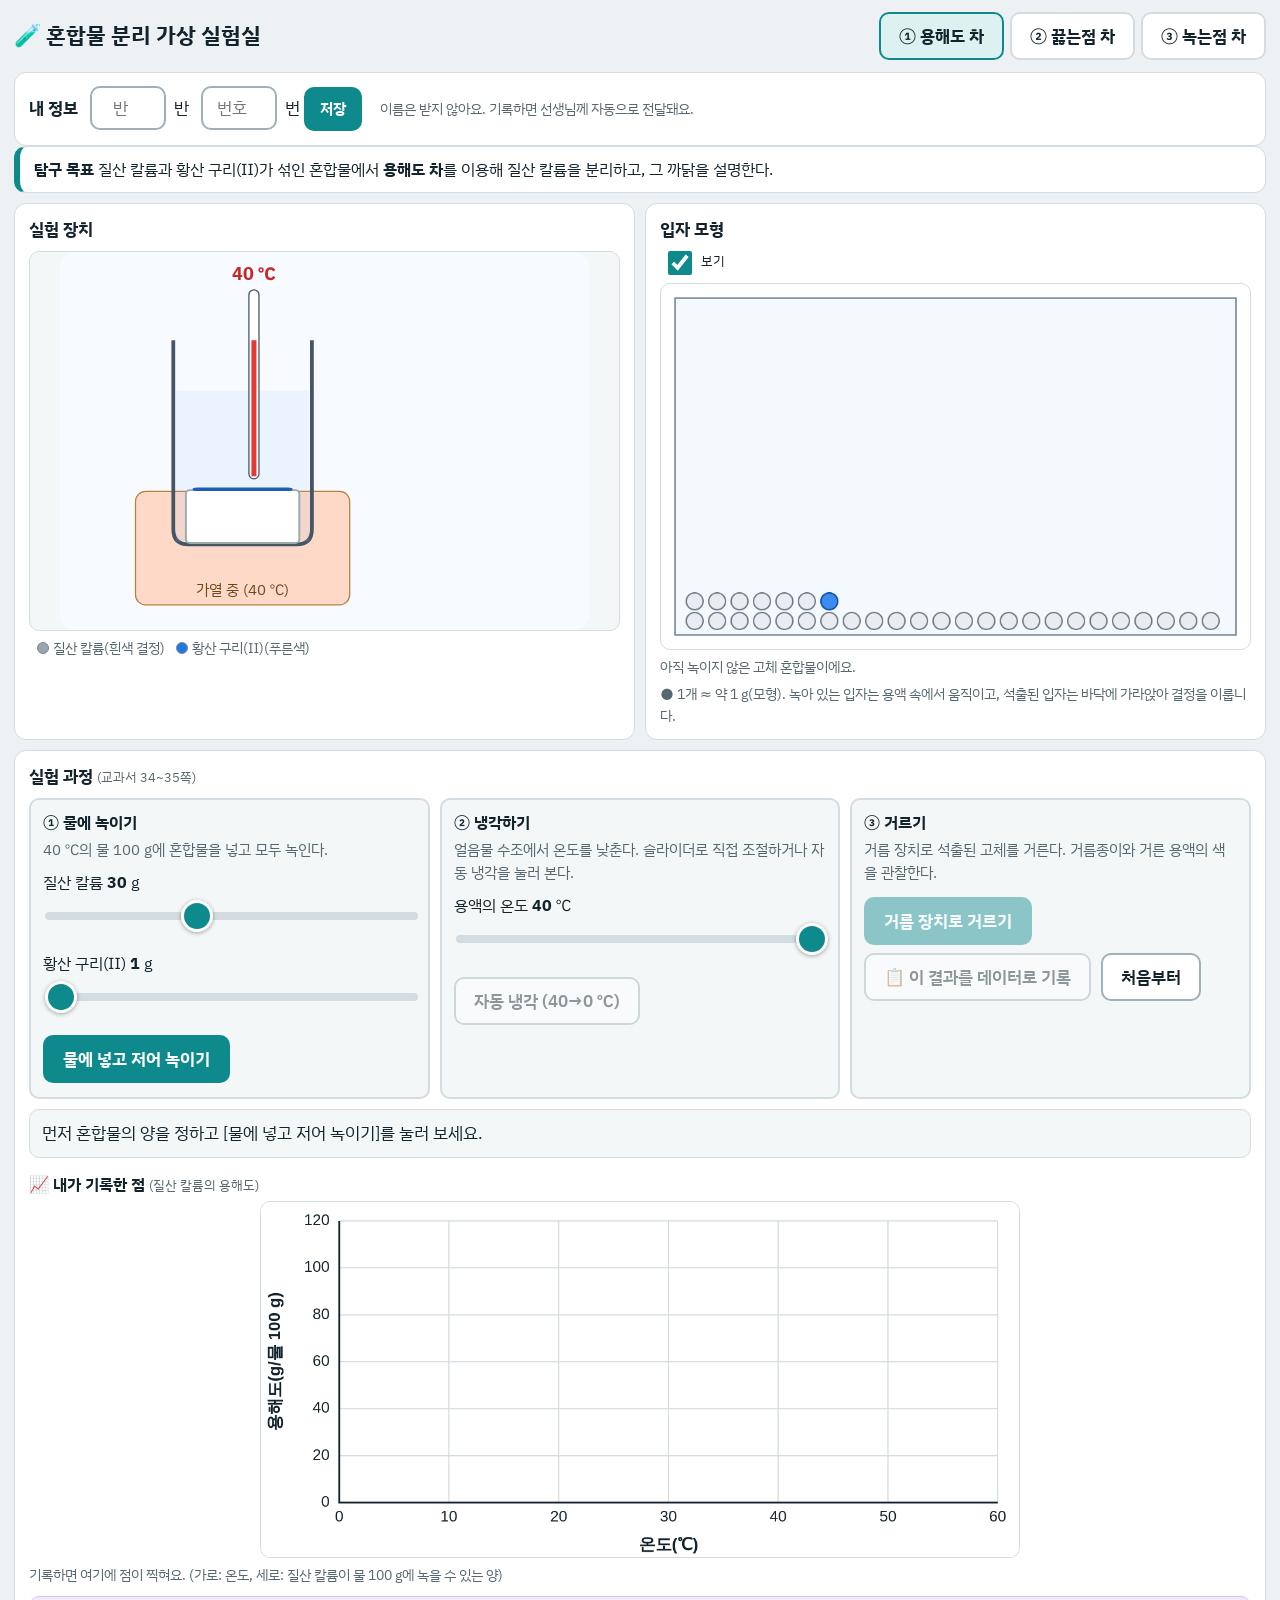
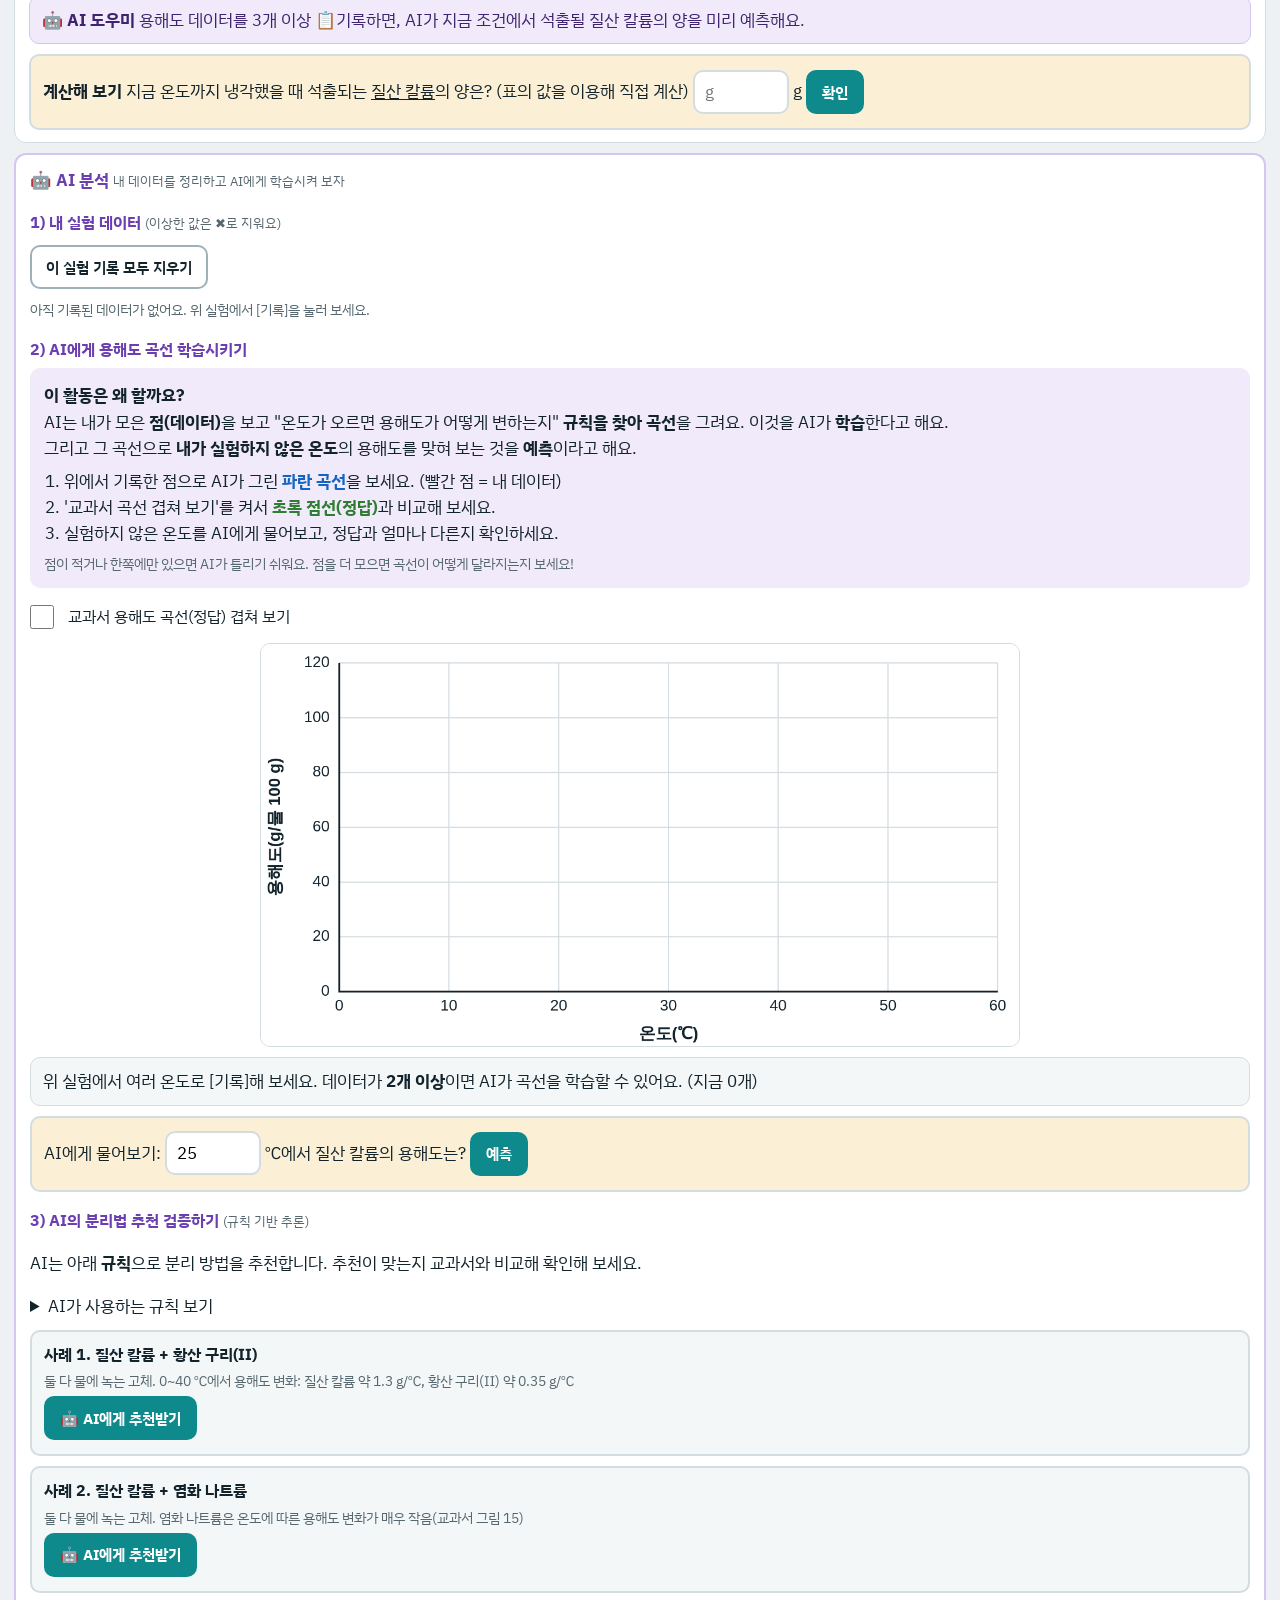
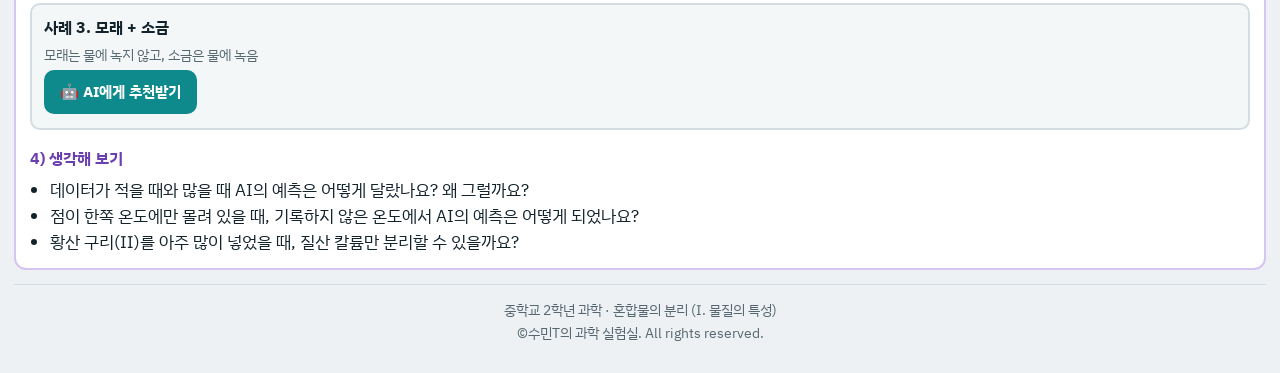
==== commit fc712aa7: "Add files via upload" ====
--- a/index.html
+++ b/index.html
@@ -84,7 +84,7 @@
         <h3>① 물에 녹이기</h3>
         <p>40 ℃의 물 100 g에 혼합물을 넣고 모두 녹인다.</p>
         <label>질산 칼륨 <b id="a-kv">30</b> g<input type="range" id="a-k" min="10" max="60" step="5" value="30"></label>
-        <label>황산 구리(Ⅱ) <b id="a-cv">1</b> g<input type="range" id="a-cu" min="0" max="25" step="1" value="1"></label>
+        <label>황산 구리(Ⅱ) <b id="a-cv">1</b> g<input type="range" id="a-cu" min="1" max="14" step="1" value="1"></label>
         <button id="a-dissolve" class="btn">물에 넣고 저어 녹이기</button>
       </div>
       <div class="step">
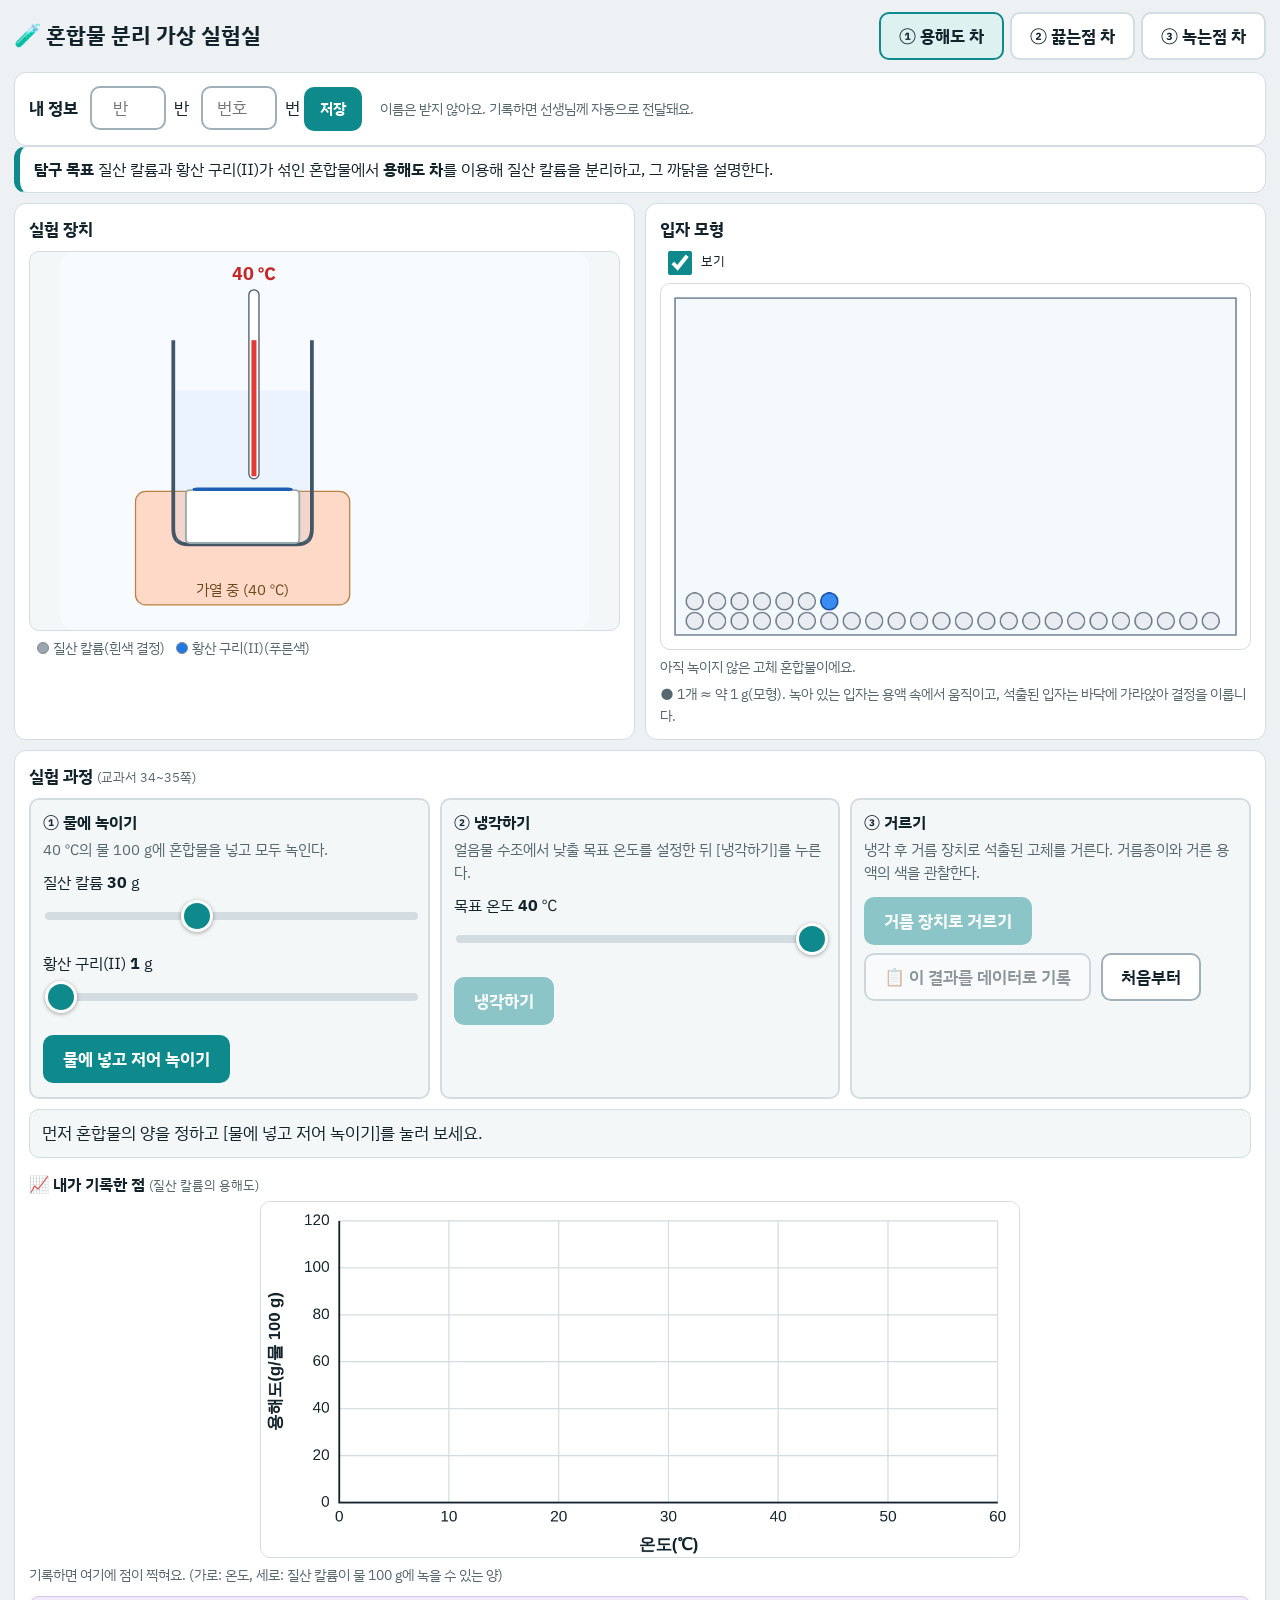
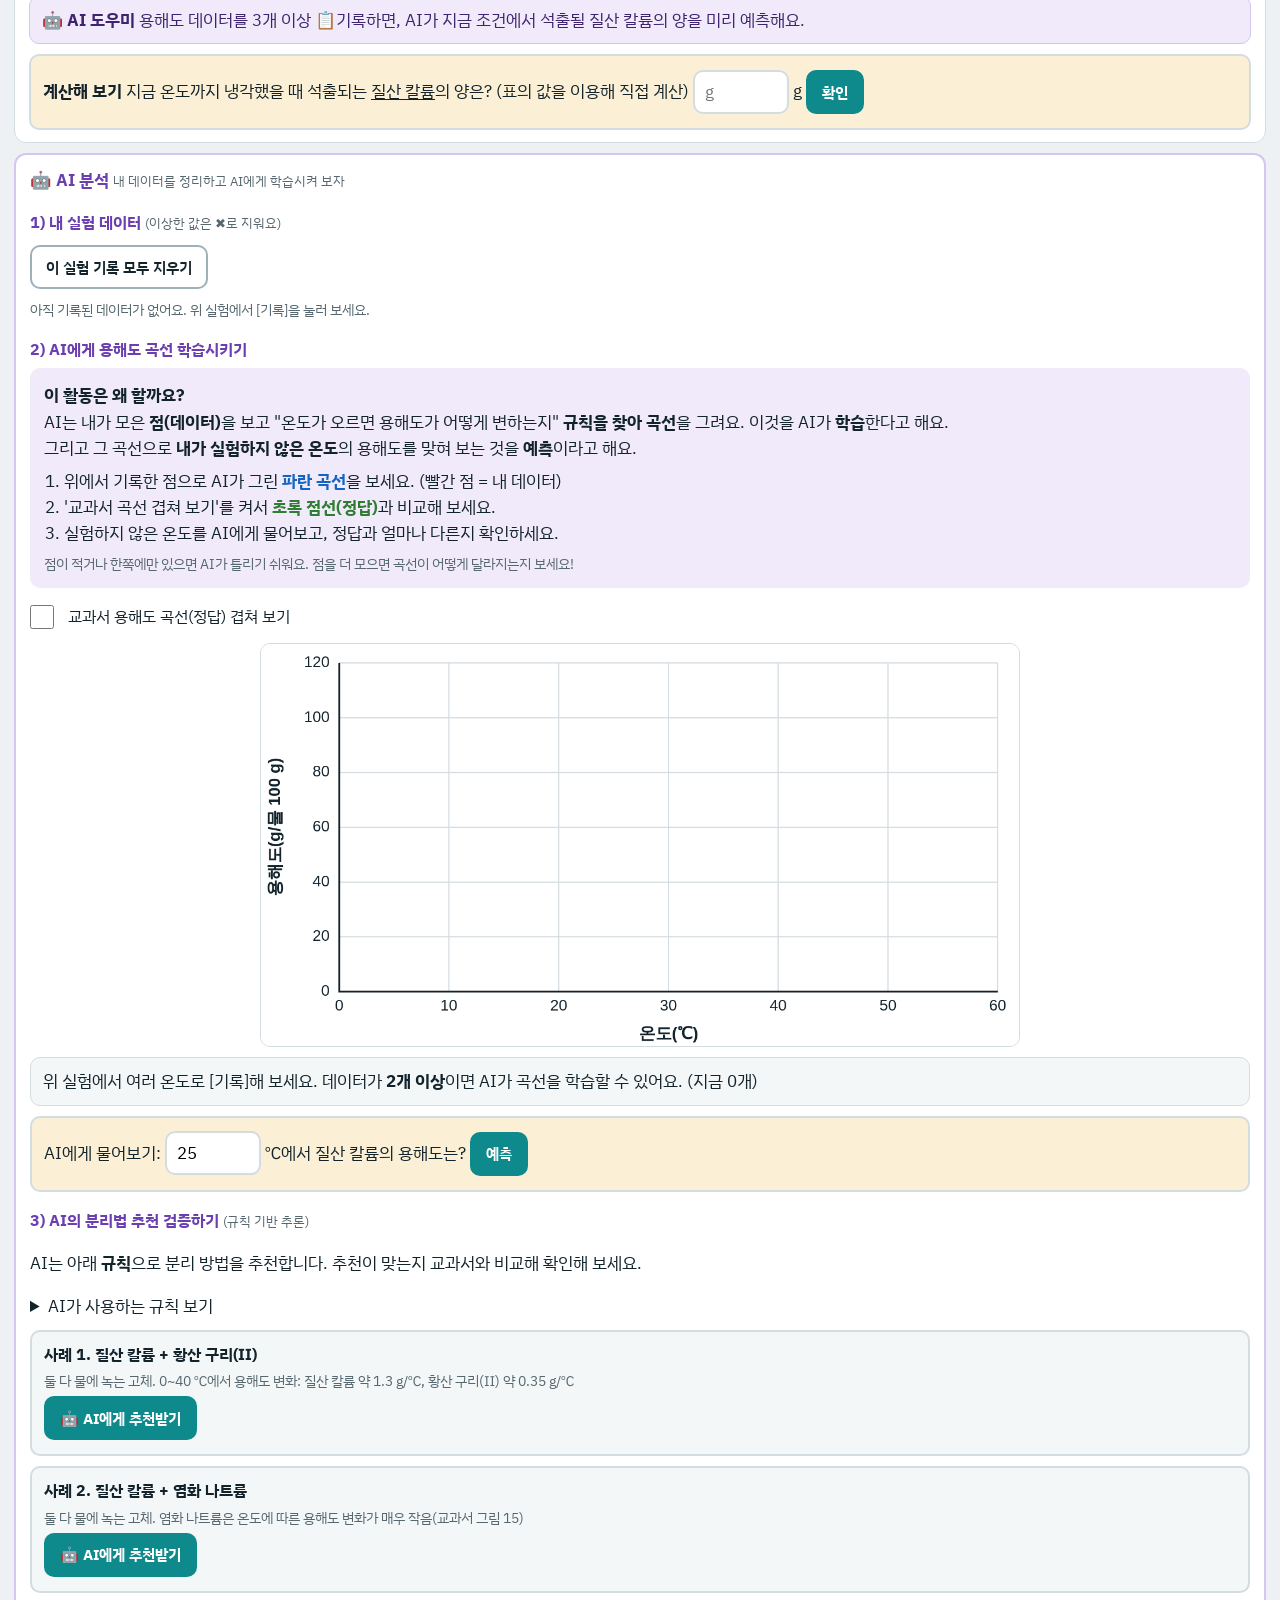
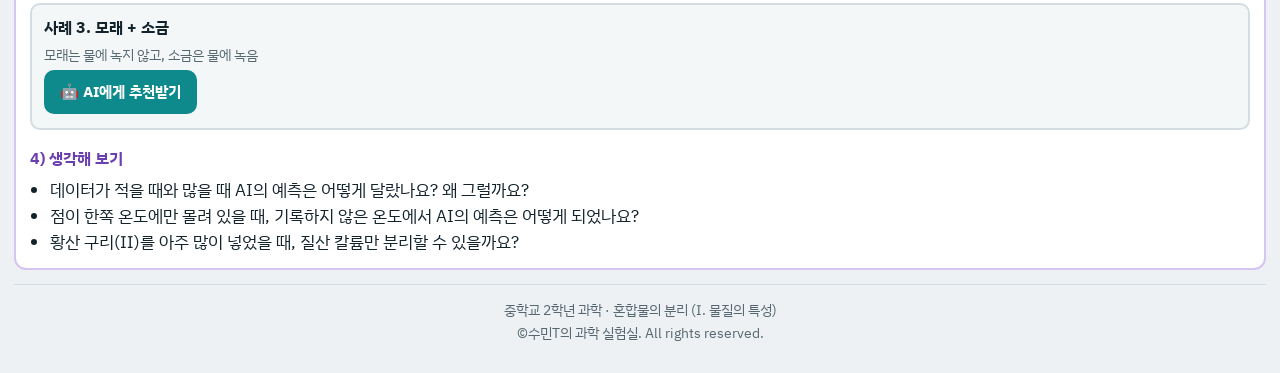
==== commit 5633f324: "Add files via upload" ====
--- a/index.html
+++ b/index.html
@@ -5,7 +5,7 @@
 <meta name="viewport" content="width=device-width, initial-scale=1">
 <title>혼합물 분리 가상 실험실 | 수민T의 과학 실험실</title>
 <link rel="preconnect" href="https://fonts.googleapis.com"><link rel="stylesheet" href="https://fonts.googleapis.com/css2?family=IBM+Plex+Sans+KR:wght@400;500;600;700&display=swap">
-<link rel="stylesheet" href="style.css?v=8">
+<link rel="stylesheet" href="style.css?v=9">
 </head>
 <body data-tab="a">
 <div class="top">
@@ -89,13 +89,13 @@
       </div>
       <div class="step">
         <h3>② 냉각하기</h3>
-        <p>얼음물 수조에서 온도를 낮춘다. 슬라이더로 직접 조절하거나 자동 냉각을 눌러 본다.</p>
-        <label>용액의 온도 <b id="a-tv">40</b> ℃<input type="range" id="a-temp" min="0" max="40" step="1" value="40" disabled></label>
-        <button id="a-auto" class="btn ghost" disabled>자동 냉각 (40→0 ℃)</button>
+        <p>얼음물 수조에서 낮출 목표 온도를 설정한 뒤 [냉각하기]를 누른다.</p>
+        <label>목표 온도 <b id="a-tv">40</b> ℃<input type="range" id="a-temp" min="0" max="40" step="1" value="40" disabled></label>
+        <button id="a-cool" class="btn" disabled>냉각하기</button>
       </div>
       <div class="step">
         <h3>③ 거르기</h3>
-        <p>거름 장치로 석출된 고체를 거른다. 거름종이와 거른 용액의 색을 관찰한다.</p>
+        <p>냉각 후 거름 장치로 석출된 고체를 거른다. 거름종이와 거른 용액의 색을 관찰한다.</p>
         <button id="a-filter" class="btn" disabled>거름 장치로 거르기</button>
         <button id="a-record" class="btn ghost" disabled>📋 이 결과를 데이터로 기록</button>
         <button id="a-reset" class="btn ghost">처음부터</button>
@@ -243,18 +243,29 @@
       <h2>실험 장치</h2>
       <svg id="b-svg" viewBox="0 0 420 320" class="scene" role="img" aria-label="비커와 시험관">
         <rect x="0" y="0" width="420" height="320" fill="#f7fbff" rx="12"/>
+        <!-- 비커 -->
         <path d="M110 80 L110 270 Q110 284 124 284 L250 284 Q264 284 264 270 L264 80" fill="none" stroke="#456" stroke-width="3"/>
         <rect id="b-water" x="112" y="130" width="150" height="152" fill="rgba(110,170,240,.35)"/>
         <rect id="b-oil" x="112" y="130" width="150" height="0" fill="rgba(255,235,150,.8)"/>
         <g id="b-flakes"></g>
         <text id="b-temp" x="187" y="104" text-anchor="middle" font-size="16" font-weight="700" fill="#c62828">물 75 ℃</text>
-        <!-- 시험관 -->
-        <g id="b-tube" style="transition:transform 1.2s ease; transform:translateY(-70px)">
-          <path d="M300 60 L300 190 Q300 206 316 206 Q332 206 332 190 L332 60" fill="rgba(180,215,255,.55)" stroke="#456" stroke-width="3"/>
-          <rect id="b-film" x="301" y="160" width="30" height="0" fill="#fff" stroke="#ddd" rx="6"/>
+        <!-- 시험관 (초기 위치: 비커 오른쪽 위 대기) -->
+        <g id="b-tube" style="transition:transform 0.85s cubic-bezier(0.25, 0.8, 0.25, 1); transform:translate(129px, -35px)">
+          <!-- 시험관 속 찬물 -->
+          <path d="M173 95 L173 190 Q173 204 187 204 Q201 204 201 190 L201 95 Z" fill="rgba(130,195,255,.55)"/>
+          <!-- 시험관 표면에 응고된 스테아르산 고체 막 -->
+          <g id="b-film" style="opacity:0; transition:opacity 0.4s ease">
+            <path d="M168 112 L168 190 Q168 209 187 209 Q206 209 206 190 L206 112" fill="none" stroke="#ffffff" stroke-width="6.5" stroke-linecap="round"/>
+            <path d="M168 112 L168 190 Q168 209 187 209 Q206 209 206 190 L206 112" fill="none" stroke="#c5bfb0" stroke-width="1.2" stroke-dasharray="4,2"/>
+            <!-- 불규칙하게 굳은 고체 덩어리 표현 -->
+            <ellipse cx="169" cy="145" rx="3.2" ry="9" fill="#fffdf7" stroke="#cbc5b6" stroke-width="0.9"/>
+            <ellipse cx="205" cy="158" rx="3.2" ry="11" fill="#fffdf7" stroke="#cbc5b6" stroke-width="0.9"/>
+            <ellipse cx="187" cy="207" rx="11" ry="3.2" fill="#fffdf7" stroke="#cbc5b6" stroke-width="0.9"/>
           </g>
-        <text x="316" y="22" text-anchor="middle" font-size="12" fill="#2a6fb0" id="b-tubelabel">시험관 물 5 ℃</text>
-        <path d="M110 40 L134 40" stroke="none"/>
+          <!-- 시험관 유리 외벽 -->
+          <path d="M171 60 L171 190 Q171 206 187 206 Q203 206 203 190 L203 60" fill="none" stroke="#456" stroke-width="3"/>
+        </g>
+        <text x="316" y="20" text-anchor="middle" font-size="12" font-weight="600" fill="#2a6fb0" id="b-tubelabel">시험관 물 5 ℃</text>
       </svg>
     </div>
     <div class="card">
@@ -309,14 +320,12 @@
   </div>
 </section>
 
-
-
 </main>
 
 <footer class="foot">중학교 2학년 과학 · 혼합물의 분리 (Ⅰ. 물질의 특성)<br>©수민T의 과학 실험실. All rights reserved.</footer>
 
-<script src="config.js?v=8"></script>
-<script src="core.js?v=8"></script>
-<script src="app.js?v=8"></script>
+<script src="config.js?v=9"></script>
+<script src="core.js?v=9"></script>
+<script src="app.js?v=9"></script>
 </body>
-</html>
+</html>
